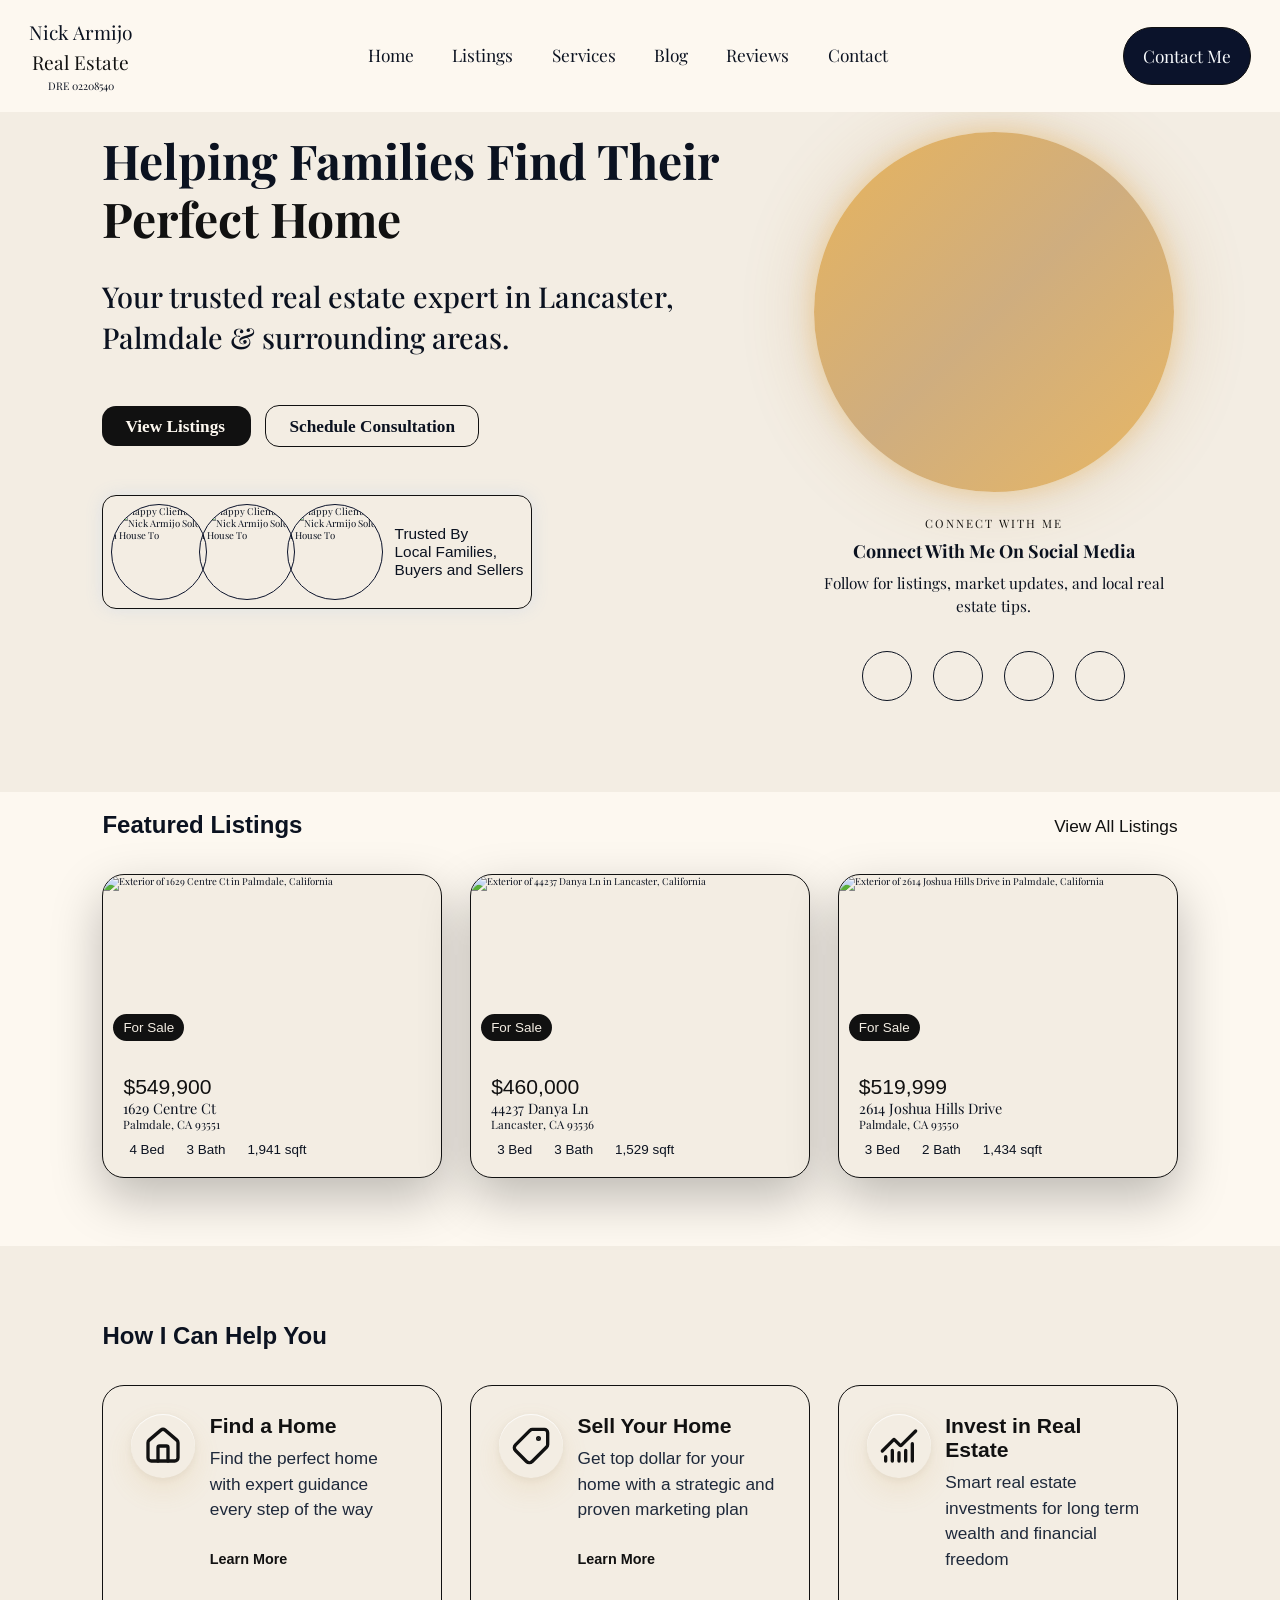
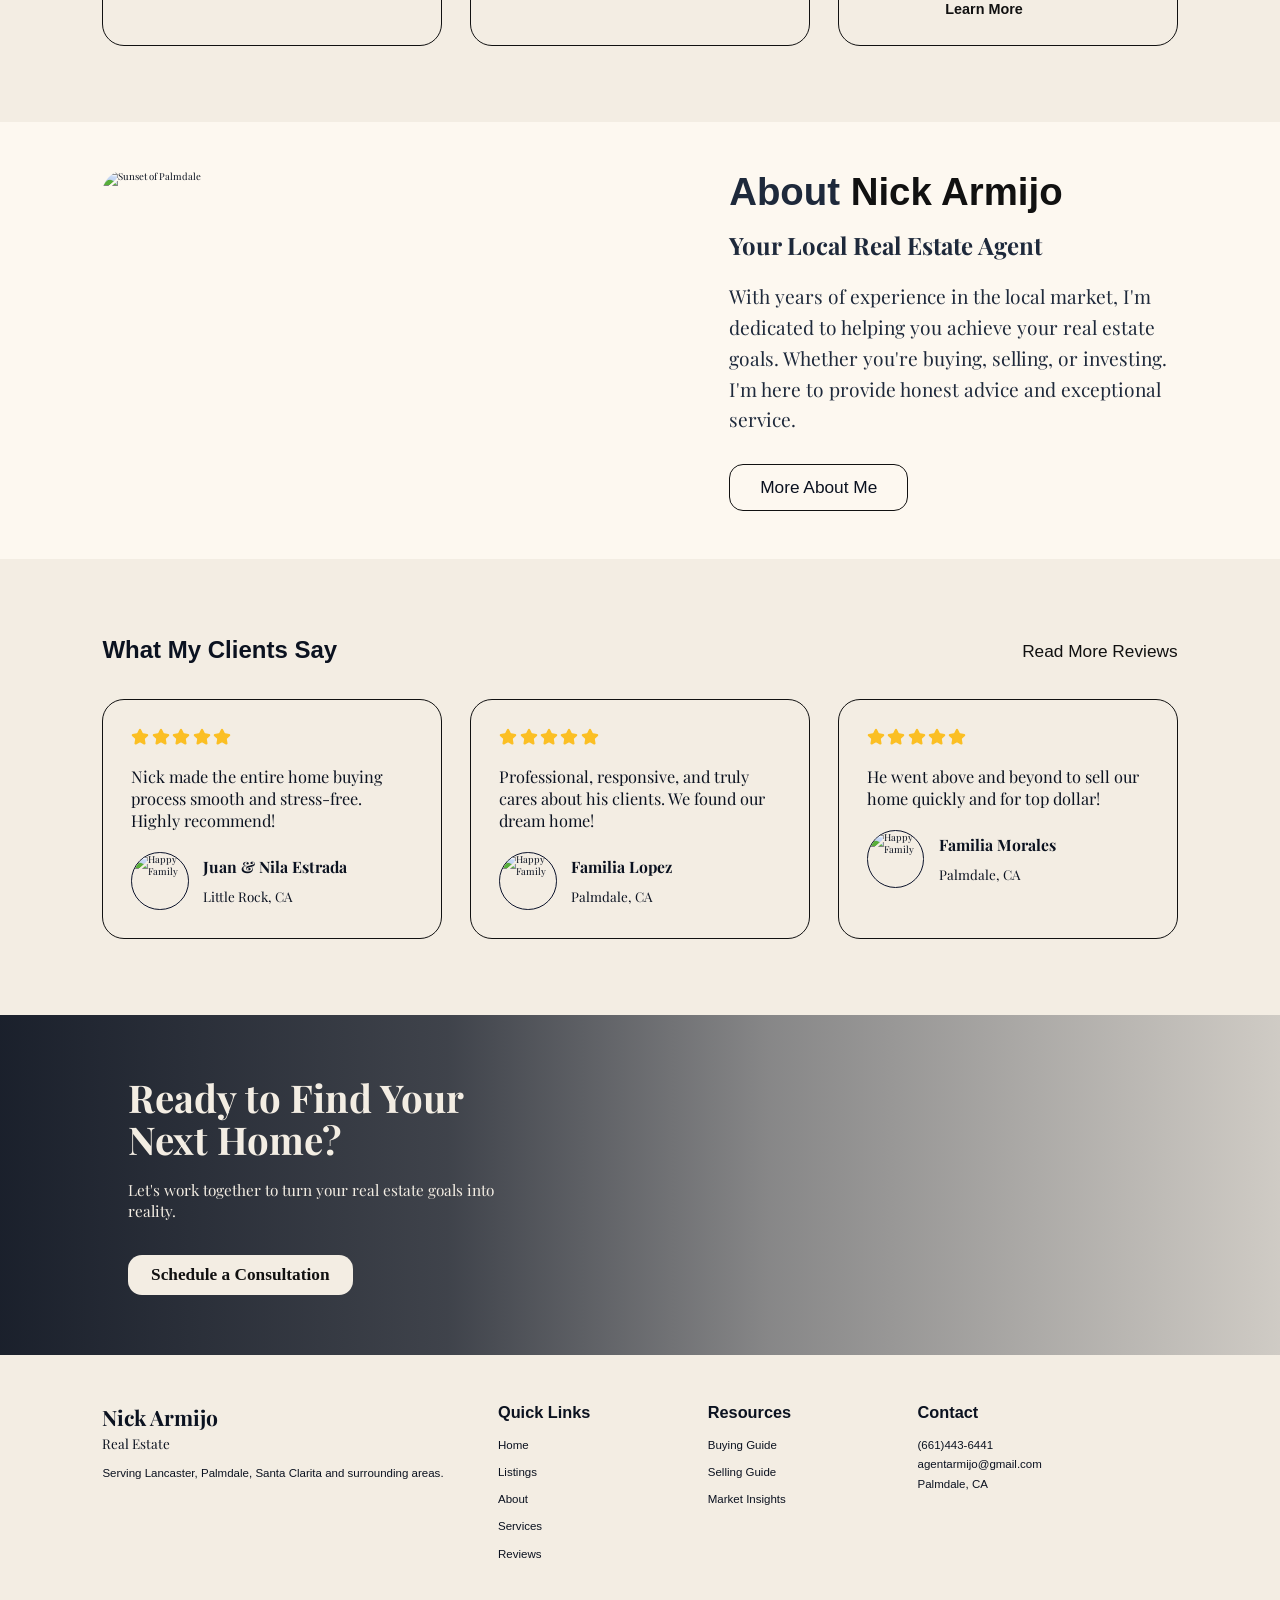
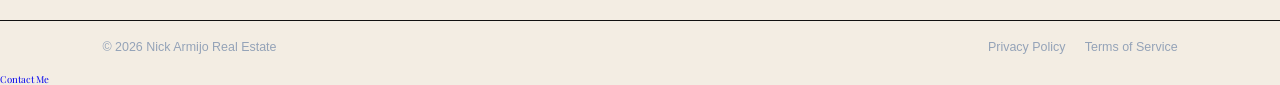
==== index.html @ 357ce940 "Fixed Semantics for SEO and GEO" ====
<!DOCTYPE html>
<html lang="en">

<head>
    <meta charset="UTF-8">
    <meta name="viewport" content="width=device-width, initial-scale=1.0">
    <title>Nick Armijo | Palmdale &amp; Lancaster Real Estate Agent</title>
    <meta name="description" content="Nick Armijo helps buyers, sellers, and real estate investors in Palmdale, Lancaster, Santa Clarita, and surrounding Antelope Valley communities.">
    <link rel="canonical" href="https://agentarmijo.com/">
    <meta property="og:title" content="Nick Armijo | Palmdale &amp; Lancaster Real Estate Agent">
    <meta property="og:description" content="Local real estate guidance for buying, selling, and investing in Palmdale, Lancaster, Santa Clarita, and surrounding Antelope Valley communities.">
    <meta property="og:type" content="website">
    <meta property="og:url" content="https://agentarmijo.com/">
    <link rel="preconnect" href="https://fonts.googleapis.com">
    <link rel="preconnect" href="https://fonts.gstatic.com" crossorigin>
    <link
        href="https://fonts.googleapis.com/css2?family=Google+Sans+Flex:opsz,wght@6..144,1..1000&family=Google+Sans:ital,opsz,wght@0,17..18,400..700;1,17..18,400..700&family=Playfair+Display:ital,wght@0,400..900;1,400..900&family=Rampart+One&display=swap"
        rel="stylesheet">
        <link rel="stylesheet" href="styles.css">
        <link rel="stylesheet" href="buy.css">
    <script src="https://kit.fontawesome.com/20adcc27b8.js" crossorigin="anonymous"></script>
</head>

<body>
    <a class="skip-link" href="#main-content">Skip to main content</a>
    <header class="header">
        <a href="index.html#home" class="logo" aria-label="Nick Armijo Real Estate home">
            Nick Armijo
            <span class="logoSpan">Real Estate</span>
            <span class="dreNumber">DRE 02208540</span>
        </a>
        <nav class="navbar" id="primary-navigation" aria-label="Primary navigation">
            <a href="index.html#home" aria-current="page">Home</a>
            <a href="listings.html">Listings</a>
            <a href="services.html">Services</a>
            <a href="blog.html">Blog</a>
            <a href="reviews.html">Reviews</a>
            <a href="contact.html">Contact</a>
        </nav>
        <a href="contact.html" class="contactBtn" data-open-modal>Contact Me</a>
        <button class="fa-solid fa-bars" id="menu-icon" type="button" aria-label="Open navigation menu" aria-controls="primary-navigation" aria-expanded="false"></button>

    </header>
    <main id="main-content" tabindex="-1">
    <!-- //////////////////HERO//////////////////-->
    <section class="home" id="home">
        <div class="homeContent">
            <h1>Helping Families
                Find Their
                <span>Perfect Home</span>
            </h1>
            <p class="heroSubtitle">Your trusted real estate expert in Lancaster,
                Palmdale &amp; surrounding areas.</p>

            <div class="homeBtns">
                <a href="listings.html" class="primary-btn">View Listings<i class="fa-solid fa-arrow-right"></i> </a>
                <a href="contact.html" class="secondary-btn">Schedule Consultation</a>
            </div>
            <a href="#reviews" class="clientProof">
                <div class="clientFaces">
                    <img src="assets/images/clients/happyclient1.webp" alt="Happy Clients Nick Armijo Sold a House To">
                    <img src="assets/images/clients/happyclient2.webp" alt="Happy Clients Nick Armijo Sold a House To">
                    <img src="assets/images/clients/happyclient3.webp" alt="Happy Clients Nick Armijo Sold a House To">
                </div>
                <p>Trusted By <br> Local Families, <br>Buyers and Sellers</p>
            </a>

        </div>
        <div class="socialCard">
            <div class="homeImg">
                <img src="assets/images/headshots/nickaboutpic.webp" alt="Nick Armijo Headshot">
            </div>

            <div class="followTag">
                <p class="socialEyebrow">Connect With Me</p>
                <h3 class="callOut">Connect With Me On Social Media</h3>
                <p class="socialText">Follow for listings, market updates, and local real estate tips.</p>
            </div>
            <div class="socialIcons" aria-label="Nick Armijo on social media">
                <a href="https://www.instagram.com/agentarmijo/" aria-label="Follow Nick Armijo on Instagram">
                    <i class="fa-brands fa-instagram" aria-hidden="true"></i>
                </a>
                <a href="https://www.facebook.com/people/Nick-Armijo/100089810234481/" aria-label="Follow Nick Armijo on Facebook">
                    <i class="fa-brands fa-square-facebook" aria-hidden="true"></i>
                </a>
                <a href="https://www.tiktok.com/@agentarmijo?is_from_webapp=1&sender_device=pc" aria-label="Follow Nick Armijo on TikTok">
                    <i class="fa-brands fa-tiktok" aria-hidden="true"></i>
                </a>
                <a href="https://www.youtube.com/@agentarmijo" aria-label="Visit Nick Armijo on YouTube">
                    <i class="fa-brands fa-youtube" aria-hidden="true"></i>
                </a>
            </div>

        </div>
    </section>

    <!-- //////////////////LISTINGS//////////////////-->

    <section class="featuredListings" id="listings">
        <div class="sectionHeader">
            <h2 class="listingTitle">
                Featured Listings
            </h2>
            <a href="listings.html" class="listingsBtn">View All Listings<i class="fa-solid fa-arrow-right"></i></a>
        </div>

        <div class="listingGrid">
            <article class="listingInfo">
                <button class="listingCard listingCardButton" type="button" data-listing-id="center-ct">
                    <div class="listingImg">
                        <img src="assets/images/listings/1629 Center Ct Listings.webp" alt="Exterior of 1629 Centre Ct in Palmdale, California">
                        <span class="tag">For Sale</span>
                    </div>
                    <div class="listInfo">
                        <h3 class="visually-hidden">1629 Centre Ct</h3>
                        <p class="listingPrice">$549,900</p>
                        <div class="location">
                            <p class="bigP">1629 Centre Ct</p>
                            <p class="lilP">Palmdale, CA 93551</p>
                        </div>
                        
                        <div class="listingDetails">
                            <span><i class="fa-solid fa-bed"></i>4 Bed</span>
                            <span><i class="fa-solid fa-sink"></i>3 Bath</span>
                            <span><i class="fa-solid fa-expand"></i>1,941 sqft</span>
                        </div>
                    </div>
                </button>
            </article>
                    <!-- listing number 2 -->
            <article class="listingInfo">
                <button class="listingCard listingCardButton" type="button" data-listing-id="danya-ln">
                <div class="listingImg">
                    <img src="assets/images/listings/44237 Danya Ln/44237 Danya Ln Listing.webp" alt="Exterior of 44237 Danya Ln in Lancaster, California">
                    <span class="tag">For Sale</span>
                </div>
                <div class="listInfo">
                    <h3 class="visually-hidden">44237 Danya Ln</h3>
                    <p class="listingPrice">$460,000</p>
                    <div class="location">
                        <p class="bigP">44237 Danya Ln</p>
                        <p class="lilP">Lancaster, CA 93536</p>
                    </div>

                    <div class="listingDetails">
                        <span><i class="fa-solid fa-bed"></i>3 Bed</span>
                        <span><i class="fa-solid fa-sink"></i>3 Bath</span>
                        <span><i class="fa-solid fa-expand"></i>1,529 sqft</span>
                    </div>
                </div>
                </button>
            </article>

                    <!-- Listing Number 3 -->
            <article class="listingInfo">
                <button class="listingCard listingCardButton" type="button" data-listing-id="joshua-hills">
                <div class="listingImg">
                    <img src="assets/images/listings/2614 Joshua Hills/finalhome.webp" alt="Exterior of 2614 Joshua Hills Drive in Palmdale, California">
                    <span class="tag">For Sale</span>
                </div>
                <div class="listInfo">
                    <h3 class="visually-hidden">2614 Joshua Hills Drive</h3>
                    <p class="listingPrice">$519,999</p>
                    <div class="location">
                        <p class="bigP">2614 Joshua Hills Drive</p>
                        <p class="lilP">Palmdale, CA 93550</p>
                    </div>

                    <div class="listingDetails">
                        <span><i class="fa-solid fa-bed"></i>3 Bed</span>
                        <span><i class="fa-solid fa-sink"></i>2 Bath</span>
                        <span><i class="fa-solid fa-expand"></i>1,434 sqft</span>
                    </div>
                </div>
                </button>    
         </article>
        </div>
        <div class="mobileListingsAction">
            <a href="listings.html" class="secondary-btn">View All Listings</a>
        </div>

    </section>
    <!-- //////////////////SERVICES SECTION//////////////////// -->
    <section class="servicesList" id="services">
        <div class="serviceHeader">
            <h2 class="serviceTitle">How I Can Help You</h2>
        </div>

        <div class="serviceGrid">
            <article class="serviceCard">
                <a href="buy.html" class="serviceBtn">
                    <div class="serviceIcon">
                        <svg xmlns="http://www.w3.org/2000/svg" width="24" height="24" viewBox="0 0 24 24" fill="none"
                            stroke="#111" stroke-width="2" stroke-linecap="round" stroke-linejoin="round"
                            class="lucide lucide-house-icon lucide-house">
                            <path d="M15 21v-8a1 1 0 0 0-1-1h-4a1 1 0 0 0-1 1v8" />
                            <path
                                d="M3 10a2 2 0 0 1 .709-1.528l7-6a2 2 0 0 1 2.582 0l7 6A2 2 0 0 1 21 10v9a2 2 0 0 1-2 2H5a2 2 0 0 1-2-2z" />
                        </svg>
                    </div>
                    <div class="serviceInfo">
                        <h3>Find a Home</h3>
                        <p>Find the perfect home with expert guidance every step of the way</p>
                        <span class="learnMore">Learn More<i class="fa-solid fa-arrow-right"></i></span>
                    </div>
                </a>
            </article>
            <!-- SERVICE CARD NUMBER 2 -->
            <article class="serviceCard">
                <a href="sell.html" class="serviceBtn">
                    <div class="serviceIcon">
                        <svg class="lucide lucide-tag-icon lucide-tag flipIcon" xmlns="http://www.w3.org/2000/svg" width="24" height="24"
                            viewBox="0 0 24 24" fill="none" stroke="#111" stroke-width="2" stroke-linecap="round"
                            stroke-linejoin="round">
                            
                            <path
                                d="M12.586 2.586A2 2 0 0 0 11.172 2H4a2 2 0 0 0-2 2v7.172a2 2 0 0 0 .586 1.414l8.704 8.704a2.426 2.426 0 0 0 3.42 0l6.58-6.58a2.426 2.426 0 0 0 0-3.42z" />
                            <circle cx="7.5" cy="7.5" r=".5" fill="currentColor" />
                        </svg>
                    </div>
                    <div class="serviceInfo">
                        <h3>Sell Your Home</h3>
                        <p>Get top dollar for your home with a strategic and proven marketing plan</p>
                        <span class="learnMore">Learn More <i class="fa-solid fa-arrow-right"></i></span>
                    </div>
                </a>
            </article>
            <!-- SERVICE CARD NUMBER 3 -->
            <article class="serviceCard">
                <a href="invest.html" class="serviceBtn">
                    <div class="serviceIcon">
                        <svg xmlns="http://www.w3.org/2000/svg" width="32" height="32" viewBox="0 0 24 24" fill="none"
                            stroke="#111" stroke-width="2" stroke-linecap="round" stroke-linejoin="round"
                            class="lucide lucide-chart-no-axes-combined-icon lucide-chart-no-axes-combined">
                            <path d="M12 16v5" />
                            <path d="M16 14.639V21" />
                            <path d="M20 10.656V21" />
                            <path d="m22 3-8.646 8.646a.5.5 0 0 1-.708 0L9.354 8.354a.5.5 0 0 0-.707 0L2 15" />
                            <path d="M4 18.463V21" />
                            <path d="M8 14.656V21" />
                        </svg>
                    </div>
                    <div class="serviceInfo">
                        <h3>Invest in Real Estate</h3>
                        <p>Smart real estate investments for long term wealth and financial freedom</p>
                        <span class="learnMore">Learn More <i class="fa-solid fa-arrow-right"></i></span>
                    </div>
                </a>
            </article>

        </div>
        <div class="sectionAction">
            <a href="contact.html" class="primary-btn">Contact Me</a>
        </div>
    </section>

    <!-- ///////////////////////// ABOUT ME SECTION ///////////////////// -->

    <section class="aboutPreview" id="about">
        
            <div class="aboutImg">
                <img src="assets/images/backgrounds/widepalmdaleshot.webp" alt="Sunset of Palmdale">
            </div>
            
            <div class="aboutContent">
                <h2>About <span class="spanName">Nick Armijo</span></h2>
                <h3>Your Local Real Estate Agent</h3>
                <p>With years of experience in the local market, I'm dedicated to helping you achieve your real estate goals. Whether you're buying, selling, or investing.
                    I'm here to provide honest advice and exceptional service.</p>
                    <a href="about.html" class="aboutBtn">More About Me</a>
            </div>
                
    </section>
<!-- ////////////////////// REVIEEWS SECTION////////////// -->
    <section class="reviewSection" id="reviews">
        <div class="reviewHeader">
            <h2 class="listingTitle">
                What My Clients Say
            </h2>
            <a href="reviews.html" class="listingsBtn">Read More Reviews<i class="fa-solid fa-arrow-right"></i></a>
        </div>

        <div class="testimonialGrid">
            <article class="testimonialCard">
                <div class="featuredReviewRating">
                    <svg xmlns="http://www.w3.org/2000/svg" width="24" height="24" viewBox="0 0 24 24" fill="none" stroke="currentColor" stroke-width="2" stroke-linecap="round" stroke-linejoin="round" class="lucide lucide-star-icon lucide-star"><path d="M11.525 2.295a.53.53 0 0 1 .95 0l2.31 4.679a2.123 2.123 0 0 0 1.595 1.16l5.166.756a.53.53 0 0 1 .294.904l-3.736 3.638a2.123 2.123 0 0 0-.611 1.878l.882 5.14a.53.53 0 0 1-.771.56l-4.618-2.428a2.122 2.122 0 0 0-1.973 0L6.396 21.01a.53.53 0 0 1-.77-.56l.881-5.139a2.122 2.122 0 0 0-.611-1.879L2.16 9.795a.53.53 0 0 1 .294-.906l5.165-.755a2.122 2.122 0 0 0 1.597-1.16z"/></svg>
                    <svg xmlns="http://www.w3.org/2000/svg" width="24" height="24" viewBox="0 0 24 24" fill="none" stroke="currentColor" stroke-width="2" stroke-linecap="round" stroke-linejoin="round" class="lucide lucide-star-icon lucide-star"><path d="M11.525 2.295a.53.53 0 0 1 .95 0l2.31 4.679a2.123 2.123 0 0 0 1.595 1.16l5.166.756a.53.53 0 0 1 .294.904l-3.736 3.638a2.123 2.123 0 0 0-.611 1.878l.882 5.14a.53.53 0 0 1-.771.56l-4.618-2.428a2.122 2.122 0 0 0-1.973 0L6.396 21.01a.53.53 0 0 1-.77-.56l.881-5.139a2.122 2.122 0 0 0-.611-1.879L2.16 9.795a.53.53 0 0 1 .294-.906l5.165-.755a2.122 2.122 0 0 0 1.597-1.16z"/></svg>
                    <svg xmlns="http://www.w3.org/2000/svg" width="24" height="24" viewBox="0 0 24 24" fill="none" stroke="currentColor" stroke-width="2" stroke-linecap="round" stroke-linejoin="round" class="lucide lucide-star-icon lucide-star"><path d="M11.525 2.295a.53.53 0 0 1 .95 0l2.31 4.679a2.123 2.123 0 0 0 1.595 1.16l5.166.756a.53.53 0 0 1 .294.904l-3.736 3.638a2.123 2.123 0 0 0-.611 1.878l.882 5.14a.53.53 0 0 1-.771.56l-4.618-2.428a2.122 2.122 0 0 0-1.973 0L6.396 21.01a.53.53 0 0 1-.77-.56l.881-5.139a2.122 2.122 0 0 0-.611-1.879L2.16 9.795a.53.53 0 0 1 .294-.906l5.165-.755a2.122 2.122 0 0 0 1.597-1.16z"/></svg>
                    <svg xmlns="http://www.w3.org/2000/svg" width="24" height="24" viewBox="0 0 24 24" fill="none" stroke="currentColor" stroke-width="2" stroke-linecap="round" stroke-linejoin="round" class="lucide lucide-star-icon lucide-star"><path d="M11.525 2.295a.53.53 0 0 1 .95 0l2.31 4.679a2.123 2.123 0 0 0 1.595 1.16l5.166.756a.53.53 0 0 1 .294.904l-3.736 3.638a2.123 2.123 0 0 0-.611 1.878l.882 5.14a.53.53 0 0 1-.771.56l-4.618-2.428a2.122 2.122 0 0 0-1.973 0L6.396 21.01a.53.53 0 0 1-.77-.56l.881-5.139a2.122 2.122 0 0 0-.611-1.879L2.16 9.795a.53.53 0 0 1 .294-.906l5.165-.755a2.122 2.122 0 0 0 1.597-1.16z"/></svg>
                    <svg xmlns="http://www.w3.org/2000/svg" width="24" height="24" viewBox="0 0 24 24" fill="none" stroke="currentColor" stroke-width="2" stroke-linecap="round" stroke-linejoin="round" class="lucide lucide-star-icon lucide-star"><path d="M11.525 2.295a.53.53 0 0 1 .95 0l2.31 4.679a2.123 2.123 0 0 0 1.595 1.16l5.166.756a.53.53 0 0 1 .294.904l-3.736 3.638a2.123 2.123 0 0 0-.611 1.878l.882 5.14a.53.53 0 0 1-.771.56l-4.618-2.428a2.122 2.122 0 0 0-1.973 0L6.396 21.01a.53.53 0 0 1-.77-.56l.881-5.139a2.122 2.122 0 0 0-.611-1.879L2.16 9.795a.53.53 0 0 1 .294-.906l5.165-.755a2.122 2.122 0 0 0 1.597-1.16z"/></svg>
                </div>
                
                <p>Nick made the entire home buying process smooth and stress-free. Highly recommend!</p>

                <div class="clientInfo">
                    <div class="reviewFaces">
                        <img src="assets/images/clients/happyclient1.webp" alt="Happy Family">
                        <div class="reviewText">
                            <h3>Juan & Nila Estrada</h3>
                            <span>Little Rock, CA</span>
                        </div>
                    </div>
                </div>
            </article>
            <!--------SECOND REVIEW -------->
            <article class="testimonialCard">
                <div class="featuredReviewRating">
                    <svg xmlns="http://www.w3.org/2000/svg" width="24" height="24" viewBox="0 0 24 24" fill="none" stroke="currentColor" stroke-width="2" stroke-linecap="round" stroke-linejoin="round" class="lucide lucide-star-icon lucide-star"><path d="M11.525 2.295a.53.53 0 0 1 .95 0l2.31 4.679a2.123 2.123 0 0 0 1.595 1.16l5.166.756a.53.53 0 0 1 .294.904l-3.736 3.638a2.123 2.123 0 0 0-.611 1.878l.882 5.14a.53.53 0 0 1-.771.56l-4.618-2.428a2.122 2.122 0 0 0-1.973 0L6.396 21.01a.53.53 0 0 1-.77-.56l.881-5.139a2.122 2.122 0 0 0-.611-1.879L2.16 9.795a.53.53 0 0 1 .294-.906l5.165-.755a2.122 2.122 0 0 0 1.597-1.16z"/></svg>
                    <svg xmlns="http://www.w3.org/2000/svg" width="24" height="24" viewBox="0 0 24 24" fill="none" stroke="currentColor" stroke-width="2" stroke-linecap="round" stroke-linejoin="round" class="lucide lucide-star-icon lucide-star"><path d="M11.525 2.295a.53.53 0 0 1 .95 0l2.31 4.679a2.123 2.123 0 0 0 1.595 1.16l5.166.756a.53.53 0 0 1 .294.904l-3.736 3.638a2.123 2.123 0 0 0-.611 1.878l.882 5.14a.53.53 0 0 1-.771.56l-4.618-2.428a2.122 2.122 0 0 0-1.973 0L6.396 21.01a.53.53 0 0 1-.77-.56l.881-5.139a2.122 2.122 0 0 0-.611-1.879L2.16 9.795a.53.53 0 0 1 .294-.906l5.165-.755a2.122 2.122 0 0 0 1.597-1.16z"/></svg>
                    <svg xmlns="http://www.w3.org/2000/svg" width="24" height="24" viewBox="0 0 24 24" fill="none" stroke="currentColor" stroke-width="2" stroke-linecap="round" stroke-linejoin="round" class="lucide lucide-star-icon lucide-star"><path d="M11.525 2.295a.53.53 0 0 1 .95 0l2.31 4.679a2.123 2.123 0 0 0 1.595 1.16l5.166.756a.53.53 0 0 1 .294.904l-3.736 3.638a2.123 2.123 0 0 0-.611 1.878l.882 5.14a.53.53 0 0 1-.771.56l-4.618-2.428a2.122 2.122 0 0 0-1.973 0L6.396 21.01a.53.53 0 0 1-.77-.56l.881-5.139a2.122 2.122 0 0 0-.611-1.879L2.16 9.795a.53.53 0 0 1 .294-.906l5.165-.755a2.122 2.122 0 0 0 1.597-1.16z"/></svg>
                    <svg xmlns="http://www.w3.org/2000/svg" width="24" height="24" viewBox="0 0 24 24" fill="none" stroke="currentColor" stroke-width="2" stroke-linecap="round" stroke-linejoin="round" class="lucide lucide-star-icon lucide-star"><path d="M11.525 2.295a.53.53 0 0 1 .95 0l2.31 4.679a2.123 2.123 0 0 0 1.595 1.16l5.166.756a.53.53 0 0 1 .294.904l-3.736 3.638a2.123 2.123 0 0 0-.611 1.878l.882 5.14a.53.53 0 0 1-.771.56l-4.618-2.428a2.122 2.122 0 0 0-1.973 0L6.396 21.01a.53.53 0 0 1-.77-.56l.881-5.139a2.122 2.122 0 0 0-.611-1.879L2.16 9.795a.53.53 0 0 1 .294-.906l5.165-.755a2.122 2.122 0 0 0 1.597-1.16z"/></svg>
                    <svg xmlns="http://www.w3.org/2000/svg" width="24" height="24" viewBox="0 0 24 24" fill="none" stroke="currentColor" stroke-width="2" stroke-linecap="round" stroke-linejoin="round" class="lucide lucide-star-icon lucide-star"><path d="M11.525 2.295a.53.53 0 0 1 .95 0l2.31 4.679a2.123 2.123 0 0 0 1.595 1.16l5.166.756a.53.53 0 0 1 .294.904l-3.736 3.638a2.123 2.123 0 0 0-.611 1.878l.882 5.14a.53.53 0 0 1-.771.56l-4.618-2.428a2.122 2.122 0 0 0-1.973 0L6.396 21.01a.53.53 0 0 1-.77-.56l.881-5.139a2.122 2.122 0 0 0-.611-1.879L2.16 9.795a.53.53 0 0 1 .294-.906l5.165-.755a2.122 2.122 0 0 0 1.597-1.16z"/></svg>
                </div>
                
                <p>Professional, responsive, and truly cares about his clients. We found our dream home!</p>
                
                <div class="clientInfo">
                    <div class="reviewFaces">
                        <img src="assets/images/clients/happyclient2.webp" alt="Happy Family">
                        <div class="reviewText">
                            <h3>Familia Lopez</h3>
                            <span>Palmdale, CA</span>
                        </div>
                    </div>
                </div>
            </article>
            <!----------THIRD REVIEW -------->
            <article class="testimonialCard">
                <div class="featuredReviewRating">
                    <svg xmlns="http://www.w3.org/2000/svg" width="24" height="24" viewBox="0 0 24 24" fill="none" stroke="currentColor" stroke-width="2" stroke-linecap="round" stroke-linejoin="round" class="lucide lucide-star-icon lucide-star"><path d="M11.525 2.295a.53.53 0 0 1 .95 0l2.31 4.679a2.123 2.123 0 0 0 1.595 1.16l5.166.756a.53.53 0 0 1 .294.904l-3.736 3.638a2.123 2.123 0 0 0-.611 1.878l.882 5.14a.53.53 0 0 1-.771.56l-4.618-2.428a2.122 2.122 0 0 0-1.973 0L6.396 21.01a.53.53 0 0 1-.77-.56l.881-5.139a2.122 2.122 0 0 0-.611-1.879L2.16 9.795a.53.53 0 0 1 .294-.906l5.165-.755a2.122 2.122 0 0 0 1.597-1.16z"/></svg>
                    <svg xmlns="http://www.w3.org/2000/svg" width="24" height="24" viewBox="0 0 24 24" fill="none" stroke="currentColor" stroke-width="2" stroke-linecap="round" stroke-linejoin="round" class="lucide lucide-star-icon lucide-star"><path d="M11.525 2.295a.53.53 0 0 1 .95 0l2.31 4.679a2.123 2.123 0 0 0 1.595 1.16l5.166.756a.53.53 0 0 1 .294.904l-3.736 3.638a2.123 2.123 0 0 0-.611 1.878l.882 5.14a.53.53 0 0 1-.771.56l-4.618-2.428a2.122 2.122 0 0 0-1.973 0L6.396 21.01a.53.53 0 0 1-.77-.56l.881-5.139a2.122 2.122 0 0 0-.611-1.879L2.16 9.795a.53.53 0 0 1 .294-.906l5.165-.755a2.122 2.122 0 0 0 1.597-1.16z"/></svg>
                    <svg xmlns="http://www.w3.org/2000/svg" width="24" height="24" viewBox="0 0 24 24" fill="none" stroke="currentColor" stroke-width="2" stroke-linecap="round" stroke-linejoin="round" class="lucide lucide-star-icon lucide-star"><path d="M11.525 2.295a.53.53 0 0 1 .95 0l2.31 4.679a2.123 2.123 0 0 0 1.595 1.16l5.166.756a.53.53 0 0 1 .294.904l-3.736 3.638a2.123 2.123 0 0 0-.611 1.878l.882 5.14a.53.53 0 0 1-.771.56l-4.618-2.428a2.122 2.122 0 0 0-1.973 0L6.396 21.01a.53.53 0 0 1-.77-.56l.881-5.139a2.122 2.122 0 0 0-.611-1.879L2.16 9.795a.53.53 0 0 1 .294-.906l5.165-.755a2.122 2.122 0 0 0 1.597-1.16z"/></svg>
                    <svg xmlns="http://www.w3.org/2000/svg" width="24" height="24" viewBox="0 0 24 24" fill="none" stroke="currentColor" stroke-width="2" stroke-linecap="round" stroke-linejoin="round" class="lucide lucide-star-icon lucide-star"><path d="M11.525 2.295a.53.53 0 0 1 .95 0l2.31 4.679a2.123 2.123 0 0 0 1.595 1.16l5.166.756a.53.53 0 0 1 .294.904l-3.736 3.638a2.123 2.123 0 0 0-.611 1.878l.882 5.14a.53.53 0 0 1-.771.56l-4.618-2.428a2.122 2.122 0 0 0-1.973 0L6.396 21.01a.53.53 0 0 1-.77-.56l.881-5.139a2.122 2.122 0 0 0-.611-1.879L2.16 9.795a.53.53 0 0 1 .294-.906l5.165-.755a2.122 2.122 0 0 0 1.597-1.16z"/></svg>
                    <svg xmlns="http://www.w3.org/2000/svg" width="24" height="24" viewBox="0 0 24 24" fill="none" stroke="currentColor" stroke-width="2" stroke-linecap="round" stroke-linejoin="round" class="lucide lucide-star-icon lucide-star"><path d="M11.525 2.295a.53.53 0 0 1 .95 0l2.31 4.679a2.123 2.123 0 0 0 1.595 1.16l5.166.756a.53.53 0 0 1 .294.904l-3.736 3.638a2.123 2.123 0 0 0-.611 1.878l.882 5.14a.53.53 0 0 1-.771.56l-4.618-2.428a2.122 2.122 0 0 0-1.973 0L6.396 21.01a.53.53 0 0 1-.77-.56l.881-5.139a2.122 2.122 0 0 0-.611-1.879L2.16 9.795a.53.53 0 0 1 .294-.906l5.165-.755a2.122 2.122 0 0 0 1.597-1.16z"/></svg>
                </div>
                
                <p>He went above and beyond to sell our home quickly and for top dollar!</p>
                
                <div class="clientInfo">
                    <div class="reviewFaces">
                        <img src="assets/images/clients/happyclient3.webp" alt="Happy Family">
                        <div class="reviewText">
                            <h3>Familia Morales</h3>
                            <span>Palmdale, CA</span>
                        </div>
                    </div>
                </div>
            </article>
        </div>
    </section>
    </main>
    <!-- /////////////////FOOOTER/////////// -->
    <footer id="contact">
        <section class="ctaBanner">
            <div class="ctaOverlay">

                <div class="ctaContent">
                  <h2>Ready to Find Your Next Home?</h2>
          
                  <p>
                    Let's work together to turn your real estate goals
                    into reality.
                  </p>
          
                  <a href="contact.html" class="ctaBtn">
                    Schedule a Consultation
                  </a>
                </div>
          
              </div>
        </section>
        <section class="footerContent">

            <div class="footerBrand">

                <h2>Nick Armijo</h2>
            
                <span>Real Estate</span>
            
                <p>
                    Serving Lancaster, Palmdale,
                    Santa Clarita and surrounding areas.
                </p>
            
            </div>
    
            <nav class="footerLinks" aria-label="Footer navigation">
                <h3>Quick Links</h3>
    
                <a href="index.html#home">Home</a>
                <a href="listings.html">Listings</a>
                <a href="about.html">About</a>
                <a href="services.html">Services</a>
                <a href="reviews.html">Reviews</a>
            </nav>
    
            <div class="footerResources">
                <h3>Resources</h3>
    
                <a href="buy.html">Buying Guide</a>
                <a href="sell.html">Selling Guide</a>
                <a href="blog.html">Market Insights</a>
            </div>
    
            <address class="footerContact">
                <h3>Contact</h3>
    
                <p><a href="tel:6614436441">(661)443-6441</a></p>
                <p><a href="mailto:agentarmijo@gmail.com">agentarmijo@gmail.com</a></p>
                <p>Palmdale, CA</p>
                
                <div class="footerSocials">
                    <!-- icons -->
                </div>
            </address>
    
        </section>
    
        <section class="footerBottom">
            <p>© 2026 Nick Armijo Real Estate</p>
    
            <div>
                <span>Privacy Policy</span>
                <span>Terms of Service</span>
            </div>
        </section>
    </footer>
    <!-- ///////////////MODAL//////// -->
    <div class="contactModal" id="contactModal" aria-hidden="true">
        <div class="modalOverlay" data-close-modal></div>
      
        <div class="modalBox" role="dialog" aria-modal="true" aria-labelledby="contactModalTitle" aria-describedby="contactModalDescription" tabindex="-1">
          <button class="modalClose" type="button" data-close-modal aria-label="Close contact form">
            <i class="fa-solid fa-xmark" aria-hidden="true"></i>
          </button>
      
          <h2 id="contactModalTitle">Let’s Talk</h2>
          <p id="contactModalDescription">Send a quick message and I’ll get back to you soon.</p>
      
          <form class="modalForm">
            <label class="visually-hidden" for="modalFullName">Full name</label>
            <input id="modalFullName" type="text" name="fullName" placeholder="Full Name" autocomplete="name">
            <label class="visually-hidden" for="modalPhone">Phone</label>
            <input id="modalPhone" type="tel" name="phone" placeholder="Phone" autocomplete="tel">
            <label class="visually-hidden" for="modalEmail">Email address</label>
            <input id="modalEmail" type="email" name="email" placeholder="Email Address" autocomplete="email">
            <input type="hidden" name="interest" value="general">
            <label class="visually-hidden" for="modalMessage">How can Nick help?</label>
            <textarea id="modalMessage" name="message" placeholder="How can I help?"></textarea>
      
            <button type="submit" class="primary-btn">Send Message</button>
            <p class="modalFormMessage" aria-live="polite"></p>
          </form>
        </div>
      </div>
        
      <!-- //////////////LISTINGS MODAL//////////// -->
      <div class="listingModal" id="listingModal" aria-hidden="true">
        <div class="listingModalOverlay" data-close-listing-modal></div>

        <div class="listingModalBox" role="dialog" aria-modal="true" aria-labelledby="listingModalTitle" aria-describedby="listingModalAddress" tabindex="-1">
            <button class="listingModalClose" type="button" data-close-listing-modal aria-label="Close listing details">
                <i class="fa-solid fa-xmark" aria-hidden="true"></i>
            </button>

            <div class="listingModalGrid">
                <div class="listingModalMain">
                    <div class="listingModalImageWrap">
                        <button class="galleryPrev" type="button" aria-label="Show previous listing photo">
                            <i class="fa-solid fa-chevron-left"></i>
                        </button>

                        <img class="listingModalImage" src="" alt="">
                        <span class="listingModalStatus"></span>

                        <span class="galleryCount" aria-label="Listing photo count">
                            <i class="fa-regular fa-image"></i>
                            <span class="galleryCurrent">1</span> /
                            <span class="galleryTotal">1</span>
                        </span>
                        <button class="galleryNext" type="button" aria-label="Show next listing photo">
                            <i class="fa-solid fa-chevron-right"></i>
                        </button>
                    </div>

                    <h2 class="listingModalPrice" id="listingModalTitle"></h2>
                    <p class="listingModalAddress" id="listingModalAddress"></p>

                    <div class="listingModalStats">
                        <div>
                            <i class="fa-solid fa-bed"></i>
                            <strong class="modalBeds"></strong>
                            <span>Beds</span>
                        </div>

                        <div>
                            <i class="fa-solid fa-bath"></i>
                            <strong class="modalBaths"></strong>
                            <span>Baths</span>
                        </div>

                        <div>
                            <i class="fa-solid fa-ruler-combined"></i>
                            <strong class="modalSqft"></strong>
                            <span>Sq Ft</span>
                        </div>

                        <div>
                            <i class="fa-regular fa-calendar"></i>
                            <strong class="modalYear"></strong>
                            <span>Year Built</span>
                        </div>
                    </div>
                </div>

                <div class="listingModalSideColumn">
                    <aside class="listingModalSidebar">
                        <div class="tourBox">
                            <div class="sidebarIcon">
                                <i class="fa-regular fa-calendar"></i>
                            </div>

                            <h3>Schedule a Tour</h3>
                            <p>I'd love to show you this beautiful property.</p>

                            <a href="contact.html" class="primary-btn listingInterestBtn">
                                I'm Interested <i class="fa-solid fa-chevron-right"></i>
                            </a>

                            <a href="contact.html" class="secondary-btn listingTourBtn">
                                Schedule a Tour <i class="fa-regular fa-calendar"></i>
                            </a>
                        </div>
                    </aside>
                    <div class="contactInfo">

                        <div class="questionBox">
                            <h3>Have Questions?</h3>
                            <p>Call or text me anytime.</p>

                            <a href="tel:6614436441">
                                <i class="fa-solid fa-phone"></i>
                                (661)443-6441
                            </a>

                            <a href="mailto:agentarmijo@gmail.com">
                                <i class="fa-regular fa-envelope"></i>
                                agentarmijo@gmail.com
                            </a>
                        </div>

                        <div class="shareBox">
                            <h3>Share This Listing</h3>

                            <div class="shareLinks">
                                <a href="https://www.instagram.com/agentarmijo/" aria-label="Visit Nick Armijo on Instagram">
                                    <i class="fa-brands fa-instagram" aria-hidden="true"></i>
                                </a>
                                <a href="https://www.facebook.com/people/Nick-Armijo/100089810234481/" aria-label="Visit Nick Armijo on Facebook">
                                    <i class="fa-brands fa-square-facebook" aria-hidden="true"></i>
                                </a>
                                <a href="https://www.tiktok.com/@agentarmijo?is_from_webapp=1&sender_device=pc" aria-label="Visit Nick Armijo on TikTok">
                                    <i class="fa-brands fa-tiktok" aria-hidden="true"></i>
                                </a>
                                <a href="https://www.youtube.com/@agentarmijo" aria-label="Visit Nick Armijo on YouTube">
                                    <i class="fa-brands fa-youtube" aria-hidden="true"></i>
                                </a>
                                <button type="button" aria-label="Copy listing link"><i class="fa-solid fa-link" aria-hidden="true"></i></button>
                            </div>
                        </div>
                    </div>
                </div>

                <div class="listingModalDetails">
                    <section class="modalSection">
                        <h3>About This Property</h3>
                        <p class="listingModalDescription"></p>
                        <button type="button" class="descriptionToggleBtn" aria-expanded="false">
                            <span>
                                Read More
                            </span>
                            <i class="fa-solid fa-angle-down"></i>
                        </button>
                    </section>
                </div>
                <div class="listingModalHighlightsSection">

                    <section class="modalSection">
                        <h3>Property Highlights</h3>
                        <ul class="listingModalHighlights"></ul>
                    </section>
                </div>
            </div>

            <p class="modalDisclaimer">
                All information is deemed reliable but not guaranteed.
            </p>
        </div>
    </div>
    
    <a href="contact.html" class="stickyContactCta" data-open-modal="">
        <i class="fa-regular fa-message"></i>
        <span>Contact Me</span>
      </a>

    <script src="script.js"></script>
</body>

</html>
---- styles.css ----
* {
  margin: 0;
  padding: 0;
  box-sizing: border-box;
  text-decoration: none;
  scroll-behavior: smooth;
  font-family: "Playfair Display", Arial, Helvetica, sans-serif;
}

:root {
  --bg-color: #F3EDE3;
  --second-bg-color: #fdf8f0;
  --text-color: #0B1220;
  --accentcolor: #111;
  --mainaboutcolor: #F3EDE3;
  --aboutxtcolor: #1E293B;
  --hovercolor: #475569;
  --contactcolor: #0B132B;
  --header-offset: 12rem;

}

html {
  font-size: 60%;
  overflow-x: hidden;
}

body {
  background: var(--bg-color);
  color: var(--text-color);
}

.skip-link {
  position: fixed;
  top: 1rem;
  left: 1rem;
  z-index: 4000;
  padding: 1rem 1.5rem;
  background: var(--text-color);
  color: var(--second-bg-color);
  transform: translateY(-200%);
}

.skip-link:focus {
  transform: translateY(0);
}

.visually-hidden {
  position: absolute;
  width: 1px;
  height: 1px;
  padding: 0;
  margin: -1px;
  overflow: hidden;
  clip: rect(0, 0, 0, 0);
  white-space: nowrap;
  border: 0;
}

header {
  position: fixed;
  width: 100%;
  top: 0;
  left: 0;
  padding: 2rem 3rem;
  background: var(--second-bg-color);
  backdrop-filter: blur(10px);
  display: flex;
  justify-content: space-between;
  align-items: center;
  z-index: 1000;
  transition: padding .25s ease, background .25s ease, box-shadow .25s ease;
}

#menu-icon {
  font-size: 3rem;
  color: var(--accentcolor);
  display: none;
  border: 0;
  background: transparent;
  line-height: 1;
}

header.scrolled {
  padding: 1rem 3rem;

  background: var(--second-bg-color);

  box-shadow:
    0 10px 30px rgba(0, 0, 0, .08);
}

header.scrolled .logo {
  font-size: 1.6rem;
}

header.scrolled .dreNumber {
  font-size: .9rem;
}

.logo {
  font-size: 2rem;
  font-family: "Playfair Display", Arial, Helvetica, sans-serif;
  color: var(--text-color);
  display: flex;
  align-items: center;
  white-space: nowrap;
  gap: .4rem;
  flex-direction: column;
  font-weight: 400;
  cursor: pointer;
  transition: .3s ease-in-out;

}

.logo,
.dreNumber {
  transition: font-size .25s ease, transform .25s ease;
}

.logoSpan {
  color: var(--accentcolor);
}

.logo:hover {
  transform: scale(1.1);
}

.dreNumber {
  font-size: 1.1rem;
}

nav {
  display: flex;
  align-items: center;

}

.navbar a {
  font-size: 1.8rem;
  color: var(--text-color);
  margin-left: 4rem;
  transition: .3s ease-in-out;
  border-bottom: 3px solid transparent;
}

.navbar a:hover {
  color: var(--accentcolor);
  border-bottom: 1px solid var(--accentcolor);
}

.contactBtn {
  display: flex;
  align-items: center;
  justify-content: center;
  font-size: 1.8rem;
  border: 1px solid var(--accentcolor);
  border-radius: 999px;
  padding: 2rem 2rem;
  background: var(--contactcolor);
  color: #F8FAFC;
  text-decoration: none;
  line-height: 1;
  white-space: nowrap;
  margin-left: 4rem;
  cursor: pointer;
  transition: .3s ease-in-out;
}

.contactBtn:hover {
  transform: scale(1.05);
  background: linear-gradient(270deg,
      #c9a45c 0%,
      #cfb38c 100%);
}

/* //////////////////HERO////////////////// */
section {
  padding: 8rem 8%
}

.home {
  display: flex;
  min-height: 88vh;
  padding: 13rem 8% 6rem;
  align-items: flex-start;
  justify-content: space-between;
  gap: 6rem;
}

.homeContent,
.socialCard {
  min-height: 460px;
}

.homeContent {
  display: flex;
  flex-direction: column;
  justify-content: space-between;
  max-width: 650px;
  text-align: left;

}

.homeContent h1 {
  font-size: 5rem;
  font-weight: 700;
  margin-top: .8rem;
  line-height: 1.2;
  margin-bottom: 3rem;
}

.homeContent span {
  color: var(--accentcolor);
  margin: 1rem 0;
  font-size: 5rem;
  font-weight: 700;
  margin-top: 1.5rem;
}

.homeContent .heroSubtitle {
  font-size: 3rem;
  line-height: 1.4;
  font-weight: 500;
  margin-bottom: 3rem;
}

/* /////////////IMG AND SOCIAL/////////// */

.homeImg {
  width: 360px;
  height: 360px;
  border-radius: 50%;
  aspect-ratio: 1 / 1;
  padding: 4px;

  background: linear-gradient(135deg,
      rgba(232, 180, 92, 1),
      rgba(177, 121, 45, 0.55),
      rgba(232, 180, 92, 0.95));

  box-shadow:
    0 0 25px rgba(232, 180, 92, 0.45),
    0 0 70px rgba(177, 121, 45, 0.25);

  position: relative;
  flex-shrink: 0;
  margin-bottom: 2.4rem;
}

.homeImg img {
  width: 100%;
  height: 100%;
  border-radius: 50%;
  object-fit: cover;
  object-position: center top;
  filter: brightness(.92);
  display: block;
}

.socialCard {
  max-width: 420px;
  min-height: auto;
  padding: 0;
  margin-top: .8rem;

  background: transparent;
  border: none;
  box-shadow: none;
  backdrop-filter: none;

  display: flex;
  flex-direction: column;
  align-items: center;
}

.socialEyebrow {
  color: var(--accentcolor);
  font-size: 1.2rem;
  letter-spacing: 2px;
  text-transform: uppercase;
  margin-bottom: 8px;
}

.callOut {
  color: var(--text-color);
  margin-bottom: 8px;
}

.socialText {
  color: var(--text-color);
  line-height: 1.5;
  margin-bottom: 10px;
}

.socialIcons {
  display: flex;
  justify-content: center;
  align-items: center;
  gap: 1.2rem;
  margin-top: .5rem;
}

.followTag {
  font-size: 1.6rem;
  text-align: center;

}

.socialIcons a {
  display: inline-flex;
  width: 4rem;
  height: 4rem;
  border: 1px solid var(--text-color);
  justify-content: center;
  align-items: center;
  font-size: 2.5rem;
  padding: 2.5rem;
  margin: 2rem .5rem;
  background: transparent;
  color: var(--text-color);
  border-radius: 50%;
  transition: .2s ease-in-out;
}

.socialIcons a:hover {
  color: #f8f1e7;
  background: #cfb38c;
  border-color: #c9a45c;
  transform: scale(1.12) translateY(-4px);
  box-shadow: 0 0 22px #c9a45c47;
}


.homeBtns {
  display: flex;
  gap: 1.5rem;
  justify-content: flex-start;
  align-items: center;
  margin-top: 2rem;
  margin-bottom: 3rem;
}

.primary-btn,
.ctaBtn,
.connect-btn,
.secondary-btn {
  display: inline-flex;
  flex-direction: row;
  justify-content: center;
  align-items: center;
  padding: 1.2rem 2.4rem;
  font-size: 1.8rem;
  font-weight: 300;
  line-height: 1;
  white-space: nowrap;
  transition: .3s ease-in-out;
  font-weight: 600;
  font-family: "Google Sans";
  border-radius: 14px;
}

.primary-btn,
.ctaBtn {
  background-color: var(--accentcolor);
  color: var(--second-bg-color);


}

.primary-btn i,
h2 i {
  font-size: 12px;
  margin: 3px 0 0 3px;
}

.secondary-btn {
  color: var(--text-color);
  border: 1px solid var(--accentcolor);
  display: inline-flex;
  justify-content: center;
  align-items: center;
}



.primary-btn:hover,
.secondary-btn:hover,
.ctaBtn:hover {
  transform: translateY(-4px);
  box-shadow: 0 0 20px var(--hovercolor);
}


.clientProof {
  display: inline-flex;
  align-items: center;
  gap: 1.2rem;
  margin-top: 2rem;

  width: fit-content;
  max-width: max-content;

  padding: .8rem .8rem;
  border: 1px solid var(--accentcolor);
  box-shadow: 0 0 18px rgba(96, 165, 250, .14);
  border-radius: 14px;

  color: inherit;
  text-decoration: none;
  cursor: pointer;
  transition: .2s ease-in-out;

}

.clientProof:hover,
.aboutBtn:hover {
  transform: translateY(-3px);
  border-color: var(--accentcolor);
  box-shadow: 0 0 24px var(--hovercolor);

}

.clientFaces {
  display: flex;
}

.clientFaces img {
  width: 10rem;
  height: 10rem;
  border-radius: 50%;
  object-fit: cover;
  margin-left: -8px;
  border: 1px solid #0B132B;
}

.clientFaces img:first-child {
  margin-left: 0;
}

.clientProof p {
  font-size: 1.6rem;
  font-family: "Google Sans", Arial, Helvetica, sans-serif;
  color: var(--text-color);
}


/* //////////////////LISTINGS////////////////// */
.featuredListings {
  background: var(--second-bg-color);
  padding: 2rem 8% 7rem;
}

.sectionHeader,
.serviceHeader,
.reviewHeader {
  display: flex;
  justify-content: space-between;
  align-items: center;
  margin-bottom: 35px;
}

.listingTitle,
.serviceTitle {
  font-family: "Google Sans", sans-serif;
  font-size: 2.5rem;
}

.listingsBtn {
  color: var(--accentcolor);
  font-family: "Google Sans", sans-serif;
  font-size: 1.8rem;
  transition: transform .4s ease;
}

.listingGrid,
.serviceGrid,
.testimonialGrid {
  display: grid;
  grid-template-columns: repeat(3, 1fr);
  gap: 28px;
}

.mobileListingsAction {
  display: none;
}

.listingImg {
  position: relative;
}

.listingImg img {
  width: 100%;
  object-fit: cover;
  object-position: center 20%;
  height: 180px;
  display: block;
}

.tag {
  position: absolute;
  left: 8px;
  bottom: 4px;
  background: var(--accentcolor);
  color: var(--bg-color);
  font-family: "Google Sans", sans-serif;
  font-size: 1.4rem;
  border-radius: 999px;
  padding: 6px 10px;
  margin: 0 0 10px 2px;
  z-index: 5;
  font-weight: 500;
}

.listingCard {
  background: var(--bg-color);
  border: 1px solid var(--accentcolor);
  border-radius: 22px;
  overflow: hidden;
  display: block;
  box-shadow: 0 20px 50px rgba(0, 0, 0, 0.25);
  transition: transform 0.25s ease, border-color 0.25s ease, box-shadow 0.25s ease;
}

.listInfo {
  padding: 20px;
  color: var(--text-color);
}

.listInfo h3 {
  font-size: 2.2rem;
  font-family: "Google Sans", sans-serif;
  color: var(--accentcolor);
}

.listingPrice {
  font-size: 2.2rem;
  font-family: "Google Sans", sans-serif;
  color: var(--accentcolor);
}

.location {
  color: var(--text-color);
  line-height: 1.3;
  font-weight: 200;
}

.bigP {
  font-size: 1.5rem;
}

.lilP {
  font-size: 1.2rem;
}

.listingDetails {
  display: flex;
  gap: 6px;
  font-size: 1.4rem;
}

.listingDetails span {
  padding-top: 1rem;
  margin-right: 10px;
  font-family: "Google Sans", sans-serif;

}

.listingDetails i {
  color: var(--accentcolor);
  margin-right: 6px;
  font-size: 1.2rem;
}

/* //////////////// SERVICE SECTION////////////// */
.serviceCard {
  height: 100%;
}

.serviceBtn {
  display: flex;
  gap: 1.5rem;
  align-items: flex-start;


  height: 100%;
  padding: 28px;
  border-radius: 22px;
  text-decoration: none;
  color: inherit;

  background: var(--bg-color);
  border: 1px solid var(--accentcolor);
  transition: transform 0.25s ease, border-color 0.25s ease, box-shadow 0.25s ease;
}

.serviceInfo {
  display: flex;
  flex-direction: column;
  gap: 0.75rem;
}

.serviceBtn:hover,
.listingCard:hover {
  transform: translateY(-6px);
  border-color: var(--accentcolor);
  box-shadow: 0 6px 15px var(--accentcolor);
}

.serviceBtn:hover .learnMore {
  color: var();
  transform: translateX(4px);
}

.learnMore {
  display: inline-flex;
  align-items: center;
  gap: .5rem;
  margin-top: 20px;
  font-size: 1.5rem;
  font-family: "Google Sans", sans-serif;
  color: var(--accentcolor);
  font-weight: 700;
  transition: transform 0.25s ease, color 0.25s ease;
}

.learnMore i {
  font-size: 1.2rem;
  line-height: 1;
  margin-top: 2px;
  color: var(--accentcolor);
}

.serviceInfo h3 {
  margin: 0;
  color: var(--accentcolor);
  font-size: 2.2rem;
  font-family: "Google Sans", sans-serif;

}

.serviceInfo p {
  margin: 0;
  color: var(--aboutxtcolor);
  line-height: 1.5;
  font-size: 1.8rem;
  font-family: "Google Sans", sans-serif;
}


.serviceIcon {
  width: 64px;
  height: 64px;
  color: var(--accentcolor);
  flex-shrink: 0;
  display: flex;
  align-items: center;
  justify-content: center;
  border-radius: 50%;
  background: rgba(253, 248, 240, 0.9s);
  box-shadow:
  0 12px 28px rgba(214, 162, 79, 0.14),
    0 2px 8px rgba(7, 18, 37, 0.06),
    inset 0 1px 0 rgba(255, 255, 255, 0.8);

}

.serviceIcon svg {
  width: 40px;
  height: 40px;
  color: var(--accentcolor);
}

.flipIcon {
  transform: scaleX(-1);
  align-items: center;
}

.sectionAction {
  display: none;
}

/* //////////////// ABOUT ME SECTION ///////////*/
.aboutPreview {
  gap: 8rem;
  padding: 5rem 8%;
  display: flex;
  align-items: stretch;
  justify-content: flex-start;
  background: var(--second-bg-color);

}

.aboutImg {
  width: 550px;
  flex-shrink: 0;
}

.aboutImg img {
  height: 320px;
  object-fit: cover;
  border-radius: 24px;
  width: 100%;
  display: block;
}

.aboutContent {
  display: flex;
  padding: 0;
  max-width: 680px;
  flex-direction: column;
  justify-content: flex-start;

}

.aboutContent h2 {
  color: var(--aboutxtcolor);
  font-size: 4rem;
  font-family: "Google Sans", sans-serif;
  margin-bottom: 1rem;
}

.aboutContent span {
  font-family: "Google Sans", sans-serif;
  color: var(--accentcolor);

}

.aboutContent h3 {
  line-height: 1.8;
  color: var(--aboutxtcolor);
  font-size: 2.5rem;
  padding: 0;
  margin-bottom: 1.5rem;
}

.aboutContent p {
  color: var(--aboutxtcolor);
  line-height: 1.6;
  font-size: 2rem;
  margin-bottom: 1.5rem;
}

.aboutBtn {
  display: inline-flex;
  margin-top: 1.5rem;
  padding: 12px 30px;
  border-radius: 14px;
  border: 1px solid var(--accentcolor);
  color: var(--text-color);
  text-decoration: none;
  font-size: 1.8rem;
  width: fit-content;
  font-family: "Google Sans", sans-serif;
  font-weight: 300;
  transition: transform 0.25s ease, border-color 0.25s ease, box-shadow 0.25s ease;
}

/* /////////////////////////REVIEWS SECTION//////////// */


.testimonialCard {
  display: flex;

  flex-direction: column;
  align-items: flex-start;
  gap: 1rem;
  text-decoration: none;
  color: inherit;
  padding: 28px;
  border-radius: 22px;
  background: var(--bg-color);
  border: 1px solid var(--accentcolor);
  transition: transform 0.25s ease, border-color 0.25s ease, box-shadow 0.25s ease;
}

.testimonialCard p {
  font-size: 1.7rem;
}

.featuredReviewRating {
  display: flex;
  gap: 0.25rem;
  margin-bottom: 1rem;
}

.featuredReviewRating svg {
  width: 18px;
  height: 18px;

  fill: #FBBF24;
  color: #FBBF24;
}


.reviewFaces {
  display: flex;
  gap: 1.5rem;
  justify-content: flex-start;
  margin-top: 1.2rem;

}

.reviewFaces img {
  width: 6rem;
  height: 6rem;
  border-radius: 50%;
  object-fit: cover;
  border: 1px solid #0B132B;
}

.reviewText {
  gap: 1rem;
  justify-content: center;
  display: flex;
  flex-direction: column;
  font-size: 1.4rem;
}
/* /////////////////////////STICKY CONTACT BUTTON ////////////////////// */
.stickyContactCta {
  display: hidden;
}


/* /////////////////////CALL TO ACTION SECTION////////// */
footer {
  background: var(--bg-color);
  color: var(--mainaboutcolor);
}

.ctaBanner {
  min-height: 340px;

  background-image: url("assets/images/backgrounds/palmdale.webp");
  background-size: cover;
  background-position: center 10%;

  position: relative;
  overflow: hidden;
  display: flex;
  align-items: center;
}

.ctaOverlay {
  position: absolute;
  inset: 0;


  background:
    linear-gradient(90deg,
      rgba(3, 10, 24, .90) 0%,
      rgba(3, 10, 24, .75) 35%,
      rgba(3, 10, 24, .45) 60%,
      rgba(3, 10, 24, .15) 100%);


  display: flex;
  align-items: center;
}

.ctaContent {
  max-width: 500px;

  padding-left: 10%;

  color: var(--text-color);
}

.ctaContent h2 {
  font-size: clamp(2.5rem, 5vw, 4rem);
  color: var(--mainaboutcolor);

  line-height: 1.1;

  margin-bottom: 1rem;
}

.ctaContent p {
  color: var(--bg-color);
  font-size: 1.6rem;
  margin-bottom: 2rem;
  margin-top: 2rem;
}

.ctaBtn {
  margin-top: 1.5rem;
  background-color: var(--mainaboutcolor);
  color: var(--accentcolor);
}

/* ////////////////FOOTER////////////// */
.footerContent {
  width: 100%;
  padding: 5rem 8%;
  display: grid;
  grid-template-columns:
    2fr 1fr 1fr 1.4fr;
  gap: 2.5rem;
  align-items: start;
}

.footerBrand,
.footerLinks,
.footerResources,
.footerContact {
  display: flex;
  flex-direction: column;
  align-items: flex-start;
}

.footerContact {
  font-style: normal;
}

.footerContent h3 {
  font-family: "Google Sans", sans-serif;
  font-size: 1.7rem;
  margin-bottom: 1.4rem;
  color: var(--text-color);
}

.footerBrand h2 {
  font-size: 2.2rem;
  margin-bottom: .3rem;
  color: var(--text-color);
}

.footerBrand span {
  color: var(--text-color);
  font-size: 1.4rem;
  margin-bottom: 1.2rem;
}

.footerBrand p,
.footerContact p,
.footerContact a,
.footerLinks a,
.footerResources a {
  font-family: "Google Sans", sans-serif;
  font-size: 1.2rem;
  line-height: 1.7;
  color: var(--text-color);
}

.footerLinks a,
.footerResources a {
  margin-bottom: .8rem;
  transition: .2s ease-in-out;
}

.footerLinks a:hover,
.footerResources a:hover {
  color: var(--accentcolor);
  transform: translateX(4px);
}

.footerBottom {
  padding: 2rem 8%;
  border-top: 1px solid var(--accentcolor);

  display: flex;
  justify-content: space-between;
  align-items: center;
  gap: 2rem;
}

.footerBottom p,
.footerBottom a,
.footerBottom span {
  font-family: "Google Sans", sans-serif;
  font-size: 1.3rem;
  color: #94a3b8;
}

.footerBottom div {
  display: flex;
  gap: 2rem;
}

/* //////////////MODAL///////////// */
.contactModal {
  position: fixed;
  inset: 0;
  z-index: 2000;

  display: none;
  align-items: center;
  justify-content: center;
  padding: 2rem;
}

.contactModal.active {
  display: flex;
}

.modalOverlay {
  position: absolute;
  inset: 0;
  background: rgba(7, 18, 37, 0.72);
}

.modalBox {
  position: relative;
  z-index: 2;

  width: min(100%, 520px);
  padding: 3rem;
  border-radius: 18px;

  background: var(--second-bg-color);
  border: 1px solid rgba(30, 41, 59, 0.16);
  box-shadow: 0 24px 80px rgba(0, 0, 0, 0.28);
}

.modalClose {
  position: absolute;
  top: 1.4rem;
  right: 1.4rem;

  border: none;
  background: transparent;
  font-size: 2rem;
  color: var(--text-color);
  cursor: pointer;
}

.modalBox h2 {
  font-size: 3rem;
  margin-bottom: 1rem;
}

.modalBox p {
  font-family: "Google Sans", sans-serif;
  font-size: 1.5rem;
  color: #475569;
  margin-bottom: 2rem;
}

.modalForm {
  display: flex;
  flex-direction: column;
  gap: 1.2rem;
}

.modalForm input,
.modalForm textarea {
  width: 100%;
  padding: 1.4rem 1.6rem;
  border-radius: 8px;
  border: 1px solid rgba(30, 41, 59, 0.18);
  font-family: "Google Sans", sans-serif;
  font-size: 1.45rem;
}

.modalForm textarea {
  min-height: 130px;
  resize: vertical;
}

/* ///////////////POINT BREAKS////////// */
/* LAPTOPS AND LARGE TABLETS */
@media (max-width: 1100px) and (min-width: 901px) {
  section {
    padding-left: 5%;
    padding-right: 5%;
  }

  .navbar a {
    margin-left: 2.4rem;
    font-size: 1.6rem;
  }

  .contactBtn {
    margin-left: 2.4rem;
    padding: 1.6rem 1.8rem;
  }

  .serviceGrid {
    grid-template-columns: repeat(2, 1fr);
  }

  .serviceCard:nth-child(3) {
    grid-column: 1 / -1;
    max-width: 50%;
    justify-self: center;
  }

  .serviceBtn {
    padding: 2.4rem;
  }

  .aboutPreview {
    gap: 4rem;
    padding: 5rem 5%;
  }

  .aboutImg {
    width: 420px;
  }

  .aboutContent {
    max-width: 560px;
  }

  .aboutContent h2 {
    font-size: 3.4rem;
  }

  .aboutContent h3 {
    font-size: 2.2rem;
  }

  .aboutContent p {
    font-size: 1.7rem;
  }
}

/* ( FIRST 900px FOR TABLETS ETC) */
@media (max-width: 900px) {
  header {
    padding: 2rem 6%;
  }

  header.scrolled {
    padding: 1.2rem 6%;
  }

  #menu-icon {
    display: block;
    cursor: pointer;
  }

  .contactBtn {
    display: none;
  }

  .navbar {
    position: absolute;
    top: 100%;
    left: 0;
    width: 100%;

    display: flex;
    flex-direction: column;
    gap: 1.6rem;

    background: var(--second-bg-color);
    padding: 2rem 6%;

    opacity: 0;
    transform: translateY(-12px);
    pointer-events: none;

    transition: opacity 0.3s ease, transform 0.3s ease;
  }

  .navbar.active {
    opacity: 1;
    transform: translateY(0);
    pointer-events: auto;
  }

  .navbar.active a {
    margin-left: 0;
  }

  .home {
    flex-direction: column;
    align-items: center;
    text-align: center;
    gap: 3rem;
    padding: 11rem 6% 5rem;
  }

  .homeContent {
    align-items: center;
    text-align: center;
    max-width: 430px;
  }

  .homeContent h1 {
    font-size: 4rem;
  }

  .homeContent span {
    font-size: 4rem;
  }

  .homeContent .heroSubtitle {
    font-size: 1.8rem;
  }

  .homeBtns {
    flex-direction: column;
    width: 100%;
  }

  .primary-btn,
  .secondary-btn {
    width: 100%;
  }

  .socialCard {
    order: -1;
    width: 100%;
    max-width: 360px;
    min-height: auto;
  }

  .homeImg {
    width: 350px;
    height: 350px;
  }

  .clientProof {
    justify-content: center;
  }
}

/* //////////Listng and Sevices//////// */
@media (max-width: 900px) {

  .listingGrid,
  .serviceGrid,
  .testimonialGrid {
    grid-template-columns: 1fr;
  }

  .featuredListings,
  .servicesList,
  .reviewSection,
  .aboutPreview {
    padding: 5rem 6%;
  }

  .aboutPreview {
    flex-direction: column;
    gap: 3rem;
  }

  .aboutImg {
    width: 100%;
  }

  .sectionAction,
  .mobileListingsAction {
    width: 85%;
    display: flex;
    justify-content: center;
    margin: 2rem auto 0;
  }

  .sectionAction a,
  .mobileListingsAction a {
    width: 100%;
  }


  /* /////////listing Card/////// */
  .sectionHeader .listingsBtn {
    display: none;
  }


  .listingImg {
    aspect-ratio: 16 / 9;
    overflow: hidden;
  }

  .listInfo {
    padding: 1.6rem;
  }

  .listingInfo:nth-child(3) {
    display: none;
  }

  /* Listing Cards */
  .listingCard {
    border-radius: 18px;
  }

  .listingImg img {
    width: 100%;
    height: 100%;
    object-fit: cover;
    display: block;
  }

}

/* //////////////BREAKING POINT 600px FOR PHONES ///////// */
/* MAIN HEADER */
@media (max-width: 600px) {
  section {
    padding: 4rem 5%;
  }

  header {
    padding: 1.6rem 5%;
  }

  .logo {
    font-size: 1.7rem;
  }

  .dreNumber {
    font-size: 1rem;
  }

  #menu-icon {
    font-size: 2.6rem;
  }

/* HERO SECTION */
  .home {
    padding: 10rem 5% 4rem;
    gap: 2.5rem;
  }

  .homeContent {
    max-width: 100%;
    min-height: auto;
  }

  .homeContent h1 {
    font-size: 3.3rem;
    line-height: 1.15;
    margin-bottom: 2rem;
  }

  .homeContent span {
    font-size: 3.3rem;
  }

  .homeContent .heroSubtitle {
    font-size: 1.6rem;
    line-height: 1.5;
    margin-bottom: 2rem;
  }


/* Social Card */
  .socialCard {
    width: 100%;
    max-width: 100%;
    padding: 0;
  }

  .socialEyebrow {
    display: none;
  }

  .callOut {
    font-size: 2.2rem;
  }

  .homeImg {
    width: 100%;
    height: 100%;
    margin-bottom: 1.8rem;
  }

  .socialIcons a {
    width: 6rem;
    height: 6rem;
    padding: 0;
    margin: 0;
    font-size: 2rem;
  }

  .socialIcons a i {
    font-size: 2.2rem;
  }


/* CLIENT PROOF */

  .clientProof {
    width: 100%;
    max-width: 450px;
    justify-content: flex-start;
    align-items: flex-start;
  }

  .clientFaces img {
    width: 8rem;
    height: 8rem;
  }

  .clientProof p {
    font-size: 1.5rem;
    text-align: left;
  }

  .ctaBanner {
    min-height: 360px;
    background-size: cover;
    background-position: center;
  }
  .modalForm {
    min-height: calc(76vh - 14rem);
  }
  .navbar.active a {
    margin-left: 0;
  } 
  .stickyContactCta {
    position: fixed;
    left: 5%;
    right: 5%;
    bottom: 1.4rem;

    display: flex;
    align-items: center;
    justify-content: center;
    gap: 1rem;

    padding: 2.5rem 2rem;
    border-radius: 18px;

    background: linear-gradient(135deg, #eacda3, #e6b980);;
    color: var(--accentcolor);

    font-family: "Rampart One", sans-serif;
    font-size: 1.7rem;
    font-weight: 700;

    box-shadow: 0 12px 30px rgba(7, 18, 37, .22);
    z-index: 999;

    opacity: 0;
    pointer-events: none;
    transform: translateY(120%);
    transition: opacity .25s ease, transform .25s ease;
  }

  .stickyContactCta.active {
    opacity: 1;
    pointer-events: auto;
    transform: translateY(0);
  }
  .stickyContactCta i,
  .stickyContactCta span {
    font-size: 2rem;
  }
  .contactModal {
    align-items: flex-end;
    padding: 0;
  }
  .modalBox h2 {
    font-size: 3rem;
    margin-bottom: 1rem;
  }
  .modalBox p {
    font-size: 1.55rem;
    line-height: 1.5;
    margin-bottom: 2rem;
  }
  .modalForm {
    display: flex;
    flex-direction: column;
    gap: 1.4rem;
  }
  .modalForm {
    gap: 1.8rem;
  }

  .modalForm input,
  .modalForm select {
    min-height: 5.6rem;
    padding: 1.6rem 1.7rem;
    font-size: 1.6rem;
    border-radius: 12px;
  }

  .modalForm textarea {
    min-height: 13rem;
    padding: 1.6rem 1.7rem;
    font-size: 1.6rem;
    border-radius: 12px;
  }

  .modalSubmit {
    min-height: 5.8rem;
    font-size: 1.6rem;
    border-radius: 12px;
    margin-top: .6rem;
  }

  .modalSubmit {
    min-height: 5rem;
    margin: auto;
    font-size: 1.55rem;
  }
  .modalBox {
    width: 100%;
    max-width: none;
    max-height: 60vh;
    height: 60vh;

    border-radius: 24px 24px 0 0;
    overflow-y: auto;
    padding: 2.4rem 2.2rem 3rem;


    transform: translateY(100%);
    transition: transform .3s ease;
  }

  .contactModal.active .modalBox {
    transform: translateY(0%);
  }

}

/* SMALLER PHONES */
/* HOME */
@media (max-width: 430px) {
  html {
    font-size: 56%;
  }

  header {
    padding: 1.4rem 5%;
  }

  .home {
    padding: 9rem 5% 4rem;
  }

  .homeContent h1,
  .homeContent span {
    font-size: 3rem;
  }

  .homeContent .heroSubtitle {
    font-size: 1.45rem;
  }

  .primary-btn,
  .secondary-btn,
  .ctaBtn {
    font-size: 1.55rem;
    padding: 1.1rem 1.8rem;
  }
}

/* HERO */
@media (max-width: 430px) {
  .socialCard {
    max-width: 100%;
    padding: 0;
    min-height: auto;
    gap: 1.6rem;
  }

  .homeImg {
    margin-top: 1.2rem;
    width: 250px;
    height: 250px;
    margin-bottom: 1rem;
  }

  .homeImg img {
    width: 100%;
    height: 100%;
    border-radius: 50%;
    object-fit: cover;
  }

  .socialIcons {
    display: flex;
    gap: 1rem;
    justify-content: center;
    flex-wrap: nowrap;
    margin-top: 0;
  }

  .socialIcons a i {
    font-size: 2.8rem;
  }

  .socialIcons a {
    width: 6rem;
    height: 6rem;
    padding: 0;
    margin: 0;
    font-size: 1.9rem;
    flex-shrink: 0;
  }

  .navbar.active a {
    margin-left: 0;
  }
}

/* LISTING AND SERVICES */
@media (max-width: 430px) {

  .listingTitle,
  .serviceTitle {
    font-size: 2.2rem;
  }

  .listingDetails {
    flex-wrap: wrap;
    row-gap: .6rem;
    font-size: 1.25rem;
  }

  .serviceBtn {
    padding: 2rem;
    gap: 1.2rem;
  }

  .serviceIcon {
    width: 54px;
    height: 54px;
  }

  .serviceIcon svg {
    width: 32px;
    height: 32px;
    color: var(--accentcolor);
  }

  .serviceInfo h3 {
    font-size: 1.9rem;
  }

  .serviceInfo p {
    font-size: 1.45rem;
  }
}

/* FOOTER */
@media (max-width: 430px) {
  .ctaBanner {
    height: 240px;
  }

  .ctaContent {
    padding: 0 6%;
  }

  .footerContent {
    grid-template-columns: 1fr;
    padding: 3.5rem 6%;
    gap: 2.4rem;
  }

  .footerBottom {
    flex-direction: column;
    align-items: flex-start;
    padding: 1.8rem 6%;
  }
}


/* ///////////////ABOUT ME PAGE//////////// */
.aboutHero {
  display: grid;
  grid-template-columns: 1fr 1fr;
  min-height: 78vh;
  padding-top: 8rem;
  background: var(--bg-color);
  color: #111;
}

.aboutHeroText {
  display: flex;
  flex-direction: column;
  justify-content: center;
  padding: 6rem 12%;
}

.eyebrow {
  color: #b8872f;
  font-family: "Google Sans", sans-serif;
  font-size: 1.4rem;
  text-transform: uppercase;
  margin-bottom: 2rem;
}

.aboutHeroText h1 {
  font-size: 5rem;
  line-height: 1.15;
  margin-bottom: 2.4rem;
}

.aboutHeroText p {
  font-family: "Google Sans", sans-serif;
  font-size: 1.8rem;
  line-height: 1.7;
  color: #333;
}

.aboutHeroImage {
  min-height: 520px;
  display: flex;
  align-items: flex-end;
  justify-content: center;
  overflow: hidden;
  background: #e8dfd3;
}

.aboutHeroImage img {
  width: 82%;
  height: auto;
  max-height: 580px;
  object-fit: cover;
  object-position: center;
  display: block;
}

.connect-btn {
  width: 50%;
  margin-top: 2rem;
  background-color: var(--aboutxtcolor);
  color: var(--mainaboutcolor);
}

.connect-btn:hover {
  transform: translateY(-4px);
  box-shadow: 0 0 15px var(--bg-color);
}

/* /////////////////MY STORY SECTION/////////////// */
.aboutStory {
  display: grid;
  grid-template-columns: 1fr 2fr;
  background: var(--bg-color);
  color: var(--accentcolor);
  border-top: 1px solid rgba(0, 0, 0, .08);
}


.aboutStoryImage img {
  width: 100%;
  height: 100%;
  min-height: 320px;
  object-fit: cover;
  object-position: center;
  display: block;
}

.aboutStoryContent {
  padding: 5rem 8%;
  display: flex;
  flex-direction: column;
  justify-content: center;
}

.aboutStoryContent h2 {
  font-size: 3rem;
  margin-bottom: 2rem;
}

.aboutStoryContent p {
  font-family: "Google Sans", sans-serif;
  font-size: 1.7rem;
  line-height: 1.7;
  color: #333;
  margin-bottom: 1.6rem;
}

.signature {
  display: flex;
  justify-content: flex-end;
  align-items: center;
}

.signature img {

  width: 140px;
  opacity: .85;
  filter: brightness(.8);
}

/* ///////////////// WHY WORK WITH ME /////////////// */
.whyWork {
  background: #fdf8f0;
  color: #111;
  padding: 5rem 8%;
  text-align: center;
}

.whyWork h2 {
  font-size: 3rem;
  margin-bottom: 3rem;
}

.whyWorkGrid {
  display: grid;
  grid-template-columns: repeat(3, 1fr);
  gap: 3rem;
}

.whyCard {
  border: 1px solid rgba(0, 0, 0, .22);
  border-radius: 4px;
  padding: 3.2rem 2.4rem;
  min-height: 180px;

  display: flex;
  flex-direction: column;
  align-items: center;
  justify-content: center;
}

.whyIcon {
  font-size: 4rem;
  color: #222;
  margin-bottom: 2rem;
}

.whyCard h3 {
  font-family: "Google Sans", sans-serif;
  font-size: 1.7rem;
  margin-bottom: 1rem;
}

.whyCard p {
  font-family: "Google Sans", sans-serif;
  font-size: 1.5rem;
  line-height: 1.5;
  color: #444;
  max-width: 240px;
}

/* //////////////AREAS SERVED SECTION////////////// */
.areasServed {
  background: var(--second-bg-color);
  color: #111;
  padding: 5rem 8%;
  text-align: center;
}

.areasServed h2 {
  font-size: 3rem;
  margin-bottom: 3rem;
}

.areasGrid {
  display: grid;
  grid-template-columns: repeat(4, 1fr);
  gap: 2rem;
}

.areaCard {
  aspect-ratio: 16/9;
  position: relative;
  height: 170px;
  overflow: hidden;
  border-radius: 4px;
  box-shadow: 0 8px 24px rgba(0, 0, 0, .18);
}

.areaCard img {
  width: 100%;
  height: 100%;
  object-fit: cover;
  object-position: center top;
  display: block;
  filter: brightness(.72);
}

.areaCard h3 {
  font-family: "Google Sans", sans-serif;
  position: absolute;
  left: 50%;
  bottom: 1.5rem;
  transform: translateX(-50%);
  color: white;
  font-size: 2rem;
  text-shadow: 0 2px 8px rgba(0, 0, 0, .65);
}

.aboutCta {
  height: 340px;
  background-image: url(assets/images/backgrounds/aboutCTA.webp);
  background-size: cover;
  background-position: center 60%;
}

/* //////////SIZING FOR TABLETS AND SMALLER LAPTOPS///////// */
/* ABOUT HERO AND STORY SECTION */
@media (max-width: 1100px) {
  .aboutHeroText {
    padding: 5rem 8%;
  }

  .aboutHeroText h1 {
    font-size: 4.2rem;
  }

  .aboutStory {
    grid-template-columns: 1fr 1.5fr;
  }

  .aboutStoryContent {
    padding: 4rem 6%;
  }

  .aboutStoryImage {
    background: #e8dfd3;
    display: flex;
    align-items: center;
    justify-content: center;
  }

  .aboutStoryImage img {
    width: 100%;
    max-height: 600px;
    object-fit: contain;
    display: block;
  }

  .whyWorkGrid {
    gap: 2rem;
  }

  .areasGrid {
    grid-template-columns: repeat(2, 1fr);
  }
}

/* TABLET AND MOBILE LAYOUT */
@media (max-width: 900px) {
  .aboutHero {
    grid-template-columns: 1fr;
    padding-top: 8rem;
  }

  .aboutHeroText {
    order: 2;
    padding: 4rem 6%;
    text-align: center;
    align-items: center;
  }

  .aboutHeroImage {
    min-height: 450px;
  }

  .aboutHeroImage img {
    width: 70%;
    max-height: 420px;
    object-fit: cover;
    object-position: center 55%;
  }

  .connect-btn {
    width: 85%;
  }

  .aboutStory {
    grid-template-columns: 1fr;
  }

  .aboutStoryImage {
    background: #e8dfd3;
    display: flex;
    justify-content: center;
  }

  .aboutStoryImage img {
    width: 100%;
    height: auto;
    max-height: 600px;
    object-fit: contain;
  }

  .whyWorkGrid {
    grid-template-columns: 1fr;
  }
}

/* REGULAR PHONES */
@media (max-width: 600px) {
  .aboutHeroText h1 {
    font-size: 3.4rem;
  }

  .aboutHeroText p,
  .aboutStoryContent p {
    font-size: 1.55rem;
  }

  .aboutHeroImage {
    min-height: 340px;
  }

  .aboutHeroImage img {
    max-height: 340px;
    width: 82%;
    object-position: center 55%;
  }

  .aboutStoryContent {
    padding: 4rem 5%;
  }

  .whyWork,
  .areasServed {
    padding: 4rem 5%;
  }

  .areasGrid {
    grid-template-columns: 1fr;
    gap: 1.6rem;
  }

  .areaCard {
    height: auto;
    aspect-ratio: 16 / 9;
  }
}

/* small mobile cell */
@media (max-width: 430px) {
  .aboutHeroText h1 {
    font-size: 3rem;
  }

  .aboutHeroImage {
    min-height: 300px;
  }

  .connect-btn {
    width: 100%;
  }

  .areasGrid {
    grid-template-columns: repeat(2, 1fr);
    gap: 1rem;
  }

  .areaCard {
    aspect-ratio: 16 /10;
    min-height: unset;
    border-radius: 6px;
  }

  .areaCard h3 {
    font-size: 1.4rem;
    bottom: 1rem;
    white-space: nowrap;
  }
}

/* /////////////////////////SERVICES PAGE/////////////// */
.servicesPage {
  background: #ffffff;
}

.servicesHeroPage {
  min-height: 58vh;
  padding-top: 9rem;
  background-image:
    linear-gradient(90deg,
      rgba(3, 10, 24, .96) 0%,
      rgba(3, 10, 24, .82) 45%,
      rgba(3, 10, 24, .45) 100%),
    url("assets/images/backgrounds/widepalmdaleshot.webp");
  background-size: cover;
  background-position: center;
  display: flex;
  align-items: center;
}

.servicesHeroContent {
  max-width: 760px;
  padding: 6rem 8%;
}

.servicesEyebrow {
  color: var(--mainaboutcolor);
  font-family: "Google Sans", sans-serif;
  font-size: 1.5rem;
  text-transform: uppercase;
  margin-bottom: 2rem;
}

.servicesHeroContent h1 {
  font-size: 7rem;
  line-height: 1;
  margin-bottom: 2.5rem;
  color: var(--second-bg-color);
}

.servicesHeroContent h1 span {
  display: block;
  color: var(--mainaboutcolor);
}

.servicesPage .primary-btn {
  background-color: var(--mainaboutcolor);
  color: var(--text-color);
  border-color: var(--mainaboutcolor);
}

.servicesPage .secondary-btn {
  background-color: transparent;
  color: var(--mainaboutcolor);
  border-color: var(--mainaboutcolor);
}

.servicesHeroContent p {
  font-family: "Google Sans", sans-serif;
  font-size: 2rem;
  line-height: 1.6;
  color: var(--second-bg-color);
  max-width: 620px;
}

.servicesHeroBtns {
  margin-top: 2rem;
  display: flex;
  align-items: center;
  gap: 1.5rem;

}

/* Service Cards Section */
.servicesPageCards {
  background: var(--bg-color);
  padding: 4rem 8% 7rem;
}

.servicesSectionLabel {
  text-align: center;
  color: var(--accentcolor);
  font-family: "Google Sans", sans-serif;
  font-size: 1.4rem;
  text-transform: uppercase;
  margin-bottom: 2rem;
}

.servicesPage .serviceBtn {
  background-color: var(--second-bg-color);
}

.servicesPageGrid .serviceBtn {
  min-height: 260px;
  padding: 3.2rem;
}

.servicesPageGrid .serviceIcon {
  width: 72px;
  height: 72px;
}

.servicesPageGrid .serviceIcon svg {
  width: 44px;
  height: 44px;
}

/* How I work Section */
.serviceTrustSection {
  background: var(--second-bg-color);
  color: var(--text-color);
  padding: 6rem 8%;
}

.trustIntroGrid {
  display: grid;
  grid-template-columns: repeat(3, 1fr);
  gap: 4rem;
  margin-bottom: 6rem;
}

.trustItem {
  display: flex;
  align-items: flex-start;
  gap: 1.6rem;
}

.trustItem i {
  font-size: 2.8rem;
  color: var(--accentcolor);
  flex-shrink: 0;
}

.trustItem h3 {
  font-size: 1.8rem;
  margin-bottom: .8rem;
}

.trustItem p {
  font-family: "Google Sans", sans-serif;
  font-size: 1.45rem;
  line-height: 1.6;
  color: #334155;
}

.trustContentGrid {
  display: grid;
  grid-template-columns: 1fr 1.25fr;
  gap: 5rem;
  margin-bottom: 4rem;
}

.clientFeedbackBox,
.faqBox {
  background: #ffffff;
  padding: 3rem;
  border-radius: 14px;
  box-shadow: 0 18px 45px rgba(15, 23, 42, 0.08);
}

.clientFeedbackBox>span,
.faqBox>span {
  display: block;
  font-family: "Google Sans", sans-serif;
  font-size: 1.3rem;
  font-weight: 700;
  letter-spacing: .12em;
  text-transform: uppercase;
  color: #1e3a8a;
  margin-bottom: 2rem;
}

.quoteIcon {
  color: var(--hovercolor);
  font-size: 3rem;
  margin-bottom: 1rem;
}

.clientFeedbackBox p {
  font-family: "Google Sans", sans-serif;
  font-size: 1.7rem;
  line-height: 1.65;
  color: var(--hovercolor);
  margin-bottom: 2rem;
}

.clientFeedbackBox h3 {
  font-size: 1.5rem;
  color: #475569;
}

.feedbackDots {
  display: flex;
  gap: .8rem;
  margin-top: 2rem;

}

.feedbackDot {
  width: .8rem;
  height: .8rem;
  border: none;
  border-radius: 999px;
  background: #cbd5e1;
  cursor: pointer;
  overflow: hidden;
  position: relative;
}

.feedbackDot.active {
  width: 3.5rem;
  background: rgba(214, 162, 79, 0.25);
}

.feedbackDot.active::before {
  content: "";
  position: absolute;
  inset: 0;
  width: 0%;
  background: var(--hovercolor);
  border-radius: inherit;

  animation: feedbackProgress 5s linear forwards;
}

@keyframes feedbackProgress {
  from {
    width: 0%;
  }

  to {
    width: 100%;
  }
}

.faqQuestion {
  width: 100%;
  border: 1px solid #e2e8f0;
  background: #ffffff;
  color: #0f172a;

  display: flex;
  align-items: center;
  justify-content: space-between;
  gap: 1rem;

  padding: 1.5rem 1.8rem;
  font-family: "Google Sans", sans-serif;
  font-size: 1.5rem;
  text-align: left;
  cursor: pointer;
}

.faqAnswer {
  max-height: 0;
  opacity: 0;
  overflow: hidden;
  transition: max-height .3s ease, opacity .3s ease;
}

.faqAnswer p {
  padding: 1.4rem 1.8rem;
  font-family: "Google Sans", sans-serif;
  font-size: 1.45rem;
  line-height: 1.6;
  color: #475569;
}

.faqItem.active .faqAnswer {
  max-height: 180px;
  opacity: 1;
}

.faqItem.active .faqQuestion i {
  transform: rotate(180deg);
}

.faqItem i {
  color: var(--hovercolor);
  flex-shrink: 0;
}

.serviceBottomSection {
  background: var(--second-bg-color);
  padding: 0 8% 6rem;
}

.serviceBottomCta {
  display: grid;
  grid-template-columns: 1fr 1.35fr;
  overflow: hidden;
  border-radius: 18px;
  background: #ffffff;
}

.serviceBottomCta img {
  width: 100%;
  height: 100%;
  min-height: 260px;
  object-fit: cover;
  object-position: center;
  display: block;
}

.serviceBottomCtaContent {
  padding: 4rem;
  display: flex;
  flex-direction: column;
  justify-content: center;
}

.serviceBottomCtaContent h2 {
  font-size: 3rem;
  margin-bottom: 1rem;
}

.serviceBottomCtaContent p {
  font-family: "Google Sans", sans-serif;
  font-size: 1.55rem;
  line-height: 1.6;
  color: #334155;
  margin-bottom: 2rem;
}

/* Service Page Breaking points */
/* Mac Screens and Tablets*/
@media (max-width: 1100px) {
  .servicesHeroContent h1 {
    font-size: 5.8rem;
  }

  .servicesPageGrid .serviceCard:nth-child(3) {
    max-width: 100%;
  }

  .processGrid {
    grid-template-columns: repeat(2, 1fr);
    row-gap: 4rem;
  }
}

/* TABLET AND MOBILE */
@media (max-width: 900px) {
  .servicesHeroPage {
    min-height: auto;
    padding-top: 8rem;
    background-position: center;
  }

  .servicesHeroContent {
    padding: 6rem 6%;
  }

  .servicesHeroContent h1 {
    font-size: 4.8rem;
  }

  .servicesHeroContent p {
    font-size: 1.75rem;
  }

  .servicesPageGrid {
    grid-template-columns: repeat(1fr);
  }

  .servicesPageGrid .serviceCard:nth-child(3) {
    grid-column: auto;
    max-width: none;
    justify-self: stretch;
  }

  .servicesPageCards {
    padding: 4rem 6%;
  }

  .servicesPageGrid .serviceBtn {
    min-height: auto;
  }

  .servicesMiniCtaContent {
    flex-direction: column;
    align-items: flex-start;
  }

  .servicesMiniCtaContent .primary-btn {
    width: 100%;
    justify-content: center;
  }

  .serviceBottomSection {
    padding: 0 6% 5rem;
  }

  .trustIntroGrid,
  .trustContentGrid,
  .serviceBottomCta {
    grid-template-columns: 1fr;
  }

  .serviceBottomCta img {
    min-height: 240px;
  }

}

/* Small Devices */
@media (max-width: 600px) {
  .servicesHeroContent h1 {
    font-size: 3.8rem;
  }

  .servicesHeroBtns {
    flex-direction: column;
    width: 100%;
  }

  .servicesHeroBtns a {
    width: 100%;
    justify-content: center;
  }

  .processGrid {
    grid-template-columns: 1fr;
  }

  .servicesPageGrid {
    grid-template-columns: 1fr;
  }

  .servicesPageGrid .serviceCard {
    width: 100%;
    max-width: none;
  }

  .servicesPageGrid .serviceBtn {
    min-height: auto;
    height: auto;
  }

  .processAreas p {
    line-height: 1.8;
  }

  .servicesMiniCta {
    padding: 4rem 5%;
  }

  .servicesMiniCtaContent {
    padding: 3rem 2.4rem;
  }

  .servicesMiniCtaContent h2 {
    font-size: 2.5rem;
  }

  .serviceTrustSection {
    padding: 5rem 5%;
  }

  .trustIntroGrid {
    gap: 3rem;
  }

  .clientFeedbackBox,
  .faqBox {
    padding: 2.4rem;
  }

  .serviceBottomSection {
    padding: 0 5% 4rem;
  }

  .serviceBottomCtaContent {
    padding: 3rem 2.4rem;
  }

  .serviceBottomCtaContent h2 {
    font-size: 2.5rem;
  }
}

/* /////////////////REVIEWS PAGE////////// */

.reviewsHero {
  position: relative;
  min-height: 70vh;
  overflow: hidden;

  display: flex;
  align-items: center;
}

.reviewsHero img {
  position: absolute;
  inset: 0;

  width: 100%;
  height: 100%;

  object-fit: cover;
  object-position: center 10%;
}

.reviewsOverlay {
  position: absolute;
  inset: 0;

  background:
    linear-gradient(90deg,
      rgba(7, 18, 37, .92) 0%,
      rgba(7, 18, 37, .78) 40%,
      rgba(7, 18, 37, .45) 100%);
}

.reviewsHeroContent {
  position: relative;
  text-align: center;
  max-width: 850px;
  margin: 0 auto;
  padding: 0 8%;
  display: flex;
  flex-direction: column;
  gap: 2rem;
  color: var(--second-bg-color);
}

.reviewsHeroContent span,
.reviewsHeroContent p {
  font-size: 1.8rem;
}

.heroRating {
  margin-top: 6rem;
  font-family: "Google Sans", sans-serif;
}

.heroStars {
  color: #fbbf24;
  font-size: 2.2rem;
  margin-bottom: 1rem;
}

.heroRating strong {
  display: block;
  font-size: 2rem;
  color: var(--mainaboutcolor);
}

.heroRating span {
  display: block;
  margin-top: .6rem;
  font-size: 1.4rem;
  color: var(--bg-color);
}

.reviewStats {
  display: grid;
  grid-template-columns: repeat(3, 1fr);
  background: var(--bg-color);
  padding: 5rem 8%;
  border-top: 1px solid var(--accentcolor);
  border-bottom: 1px solid var(--accentcolor);
}

.reviewStat {
  text-align: center;
  color: var(--text-color);
  border-right: 1px solid var(--accentcolor);
}

.reviewStat:last-child {
  border-right: none;
}

.reviewStat i {
  font-size: 4rem;
  color: var(--accentcolor);
  margin-bottom: 1.5rem;
}

.reviewStat h3 {
  font-size: 3.2rem;
}

.reviewStat p {
  font-family: "Google Sans", sans-serif;
  font-size: 1.5rem;
  color: var(--accentcolor);
}

.reviewsHeroContent h1 {
  font-size: clamp(3rem, 7vw, 5.5rem);
  line-height: .95;
}

/* Reviews Featured and Reviews Section */
.featuredReviewsSection {
  background: var(--bg-color);
  padding: 6rem 8%;
}

.reviewsSectionLabel {
  text-align: center;
  color: var(--accentcolor);
  font-family: "Google Sans", sans-serif;
  font-size: 1.4rem;
  font-weight: 700;
  letter-spacing: .18em;
  text-transform: uppercase;
  margin-bottom: 2rem;
}

.featuredReviewCard {
  display: grid;
  grid-template-columns: 0.9fr 1.4fr;
  gap: 4rem;
  align-items: center;

  padding: 3rem;
  border-radius: 18px;
  background: var(--bg-color);
  border: 1px solid var(--accentcolor);
  box-shadow: 0 0 35px var(--hovercolor);

  margin-bottom: 5rem;
}

.featuredReviewCard img {
  width: 100%;
  height: 260px;
  object-fit: cover;
  border-radius: 10px;
}

.featuredReviewContent .featuredReviewRating,
.smallReviewCard .featuredReviewRating {
  color: #fbbf24;
  font-size: 2rem;
  margin-bottom: 1.8rem;
}

.featuredReviewContent p {
  font-family: "Google Sans", sans-serif;
  font-size: 2.2rem;
  line-height: 1.55;
  color: var(--text-color);
  margin-bottom: 2rem;
}

.featuredReviewContent h3,
.smallReviewCard h3 {
  font-size: 1.7rem;
  color: var(--text-color);
}

.featuredReviewContent span,
.smallReviewCard span {
  font-family: "Google Sans", sans-serif;
  font-size: 1.4rem;
  color: var(--text-color);
}

.moreReviewsGrid {
  display: grid;
  grid-template-columns: repeat(3, 1fr);
  gap: 2.4rem;
}

.smallReviewCard {
  padding: 3rem;
  border-radius: 16px;
  background: var(--bg-color);
  border: 1px solid var(--accentcolor);
}

.smallReviewCard p {
  font-family: "Google Sans", sans-serif;
  font-size: 1.65rem;
  line-height: 1.7;
  color: var(--text-color);
  margin-bottom: 2rem;
}
.featuredReviewDots {
  display: flex;
  justify-content: center;
  gap: .8rem;
  margin-top: 2rem;
}

.featuredReviewDot {
  width: 34px;
  height: 4px;
  border: none;
  border-radius: 999px;
  background: rgba(214, 162, 79, .25);
  overflow: hidden;
  position: relative;
  cursor: pointer;
}

.featuredReviewDot::before {
  content: "";
  position: absolute;
  inset: 0;
  width: 0;
  background: var(--accentcolor);
}

.featuredReviewDot.active::before {
  animation: reviewDotTimer 7s linear forwards;
}

@keyframes reviewDotTimer {
  from {
    width: 0;
  }

  to {
    width: 100%;
  }
}


/* footer */
.reviewsCta {
  height: 240px;
  background-image: url(assets/images/backgrounds/poppiespic.webp);
  background-size: cover;
  background-position: center 60%;

}

.reviewsCta .ctaContent {
  max-width: none;
  width: 100%;
  padding: 0 8%;

  display: flex;
  align-items: center;
  justify-content: space-between;
  gap: 3rem;
}

.reviewsCta .ctaText {
  max-width: 700px;
}

.reviewsCta .ctaBtn {
  flex-shrink: 0;
  width: auto;
}

/* //////////REVIEWS MEDIA SIZING//////////// */
/* Tablets and Small Laptops */
@media (max-width: 900px) {
  .reviewsHero {
    min-height: 65vh;
  }

  .reviewsHeroContent {
    padding: 0 6%;
  }

  .heroRating {
    margin-top: 4rem;
  }

  .reviewStats {
    grid-template-columns: 1fr;
    gap: 0;
    padding: 4rem 6%;
  }

  .reviewStat {
    border-right: none;
    border-bottom: 1px solid var(--accentcolor);
    padding: 3rem 0;
  }

  .reviewStat:first-child {
    padding-top: 0;
  }

  .reviewStat:last-child {
    border-bottom: none;
    padding-bottom: 0;
  }

  .featuredReviewCard {
    grid-template-columns: 1fr;
    gap: 2.8rem;
  }

  .moreReviewsGrid {
    grid-template-columns: 1fr;
  }

  .reviewsCta .ctaContent {
    flex-direction: column;
    align-items: flex-start;
    text-align: left;
  }

  .reviewsCta .primary-btn {
    width: 100%;
    justify-content: center;
  }
}

/* //////Mobile Phones///////// */
@media (max-width: 600px) {
  .reviewsHero {
    min-height: 58vh;
  }

  .reviewsHero img {
    object-position: center;
  }

  .reviewsHeroContent h1 {
    font-size: 3.4rem;
    line-height: 1.05;
  }

  .reviewsHeroContent span,
  .reviewsHeroContent p {
    font-size: 1.5rem;
  }

  .heroRating {
    margin-top: 3rem;
  }

  .heroStars {
    font-size: 1.8rem;
  }

  .heroRating strong {
    font-size: 1.7rem;
  }

  .reviewStats {
    padding: 3.5rem 5%;
  }

  .reviewStat i {
    font-size: 3.2rem;
  }

  .reviewStat h3 {
    font-size: 2.8rem;
  }

  .featuredReviewsSection {
    padding: 5rem 5%;
  }

  .featuredReviewCard {
    padding: 2rem;
  }

  .featuredReviewCard img {
    height: 220px;
  }

  .featuredReviewContent p {
    font-size: 1.75rem;
  }

  .smallReviewCard {
    padding: 2.4rem;
  }

  .smallReviewCard p {
    font-size: 1.55rem;
  }

  .reviewsCta {
    height: auto;
    min-height: 330px;
  }

  .reviewsCta .ctaContent {
    padding: 4rem 5%;
  }
}

/* Tiny Phones */
@media (max-width: 430px) {
  .reviewsHeroContent h1 {
    font-size: 3rem;
  }

  .featuredReviewCard img {
    height: 190px;
  }

  .reviewsSectionLabel {
    font-size: 1.2rem;
    letter-spacing: .14em;
  }
}

/* ////////////////// CONTACT PAGE ////////////////// */

.contactHero {
  position: relative;
  margin-top: 8rem;
  min-height: 520px;
  padding-top: 10rem;

  background-image: url("assets/images/backgrounds/contactmebg.webp");
  background-size: 100% auto;
  background-position: center 20%;
  background-repeat: no-repeat;

  display: flex;
  align-items: center;
  overflow: hidden;
}

.contactHeroOverlay {
  position: absolute;
  inset: 0;

  background:
    linear-gradient(90deg,
      rgba(5, 10, 18, 0.58) 0%,
      rgba(5, 10, 18, 0.32) 42%,
      rgba(5, 10, 18, 0.08) 100%);

}

.contactHeroContent {
  position: relative;
  z-index: 2;
  max-width: 760px;
  padding: 6rem 8%;
  color: var(--mainaboutcolor);
}

.contactEyebrow {
  font-family: "Google Sans", sans-serif;
  font-size: 1.4rem;
  font-weight: 700;
  letter-spacing: .18em;
  text-transform: uppercase;
  color: #d6a24f;
  margin-bottom: 2rem;
}

.contactHeroContent h1 {
  font-size: clamp(4rem, 7vw, 7rem);
  line-height: 1;
  margin-bottom: 2rem;
}

.contactHeroContent>p:last-child {
  font-family: "Google Sans", sans-serif;
  font-size: 1.8rem;
  line-height: 1.6;
  color: #e2e8f0;
}

/* ////////////////////SEND ME A MESSAGE SECTION//////////// */
.contactMain {
  background: var(--mainaboutcolor);
  padding: 7rem 8%;

  display: grid;
  grid-template-columns: 1fr 1fr;
  gap: 0;
  align-items: stretch;
}

.messagePanel {
  max-width: 680px;
  padding: 4rem;
  border-radius: 18px;

  background: #fdf8f0;
  border: 1px solid rgba(30, 41, 59, 0.16);
  box-shadow: 0 24px 60px rgba(30, 41, 59, 0.12);
}

.messagePanel h2 {
  font-size: 3.8rem;
  color: var(--text-color);
  margin-bottom: 1.4rem;
}

.messagePanel>p {
  max-width: 520px;
  font-family: "Google Sans", sans-serif;
  font-size: 1.6rem;
  line-height: 1.6;
  color: var(--text-color);
  margin-bottom: 3rem;
}

.contactForm {
  display: flex;
  flex-direction: column;
  gap: 1.4rem;
}

.formRow {
  display: grid;
  grid-template-columns: repeat(2, 1fr);
  gap: 1.4rem;
}

.formGroup label {
  display: none;
}

.formGroup input,
.formGroup select,
.formGroup textarea {
  width: 100%;
  border: 1px solid rgba(30, 41, 59, 0.18);
  border-radius: 8px;
  background: var(--mainaboutcolor);

  padding: 1.4rem 1.6rem;
  font-family: "Google Sans", sans-serif;
  font-size: 1.45rem;
  color: var(--text-color);
  outline: none;
  transition: border-color .2s ease, box-shadow .2s ease;
}

.formGroup textarea {
  min-height: 150px;
  resize: vertical;
}

.formMessage,
.modalFormMessage {
  font-family: "Google Sans", sans-serif;
  font-size: 1.35rem;
  text-align: center;
  min-height: 1.8rem;
}

.formMessage.error,
.modalFormMessage.error {
  color: #dc2626;
}

.formMessage.success,
.modalFormMessage.success {
  color: #16a34a;
}

.formGroup input:focus,
.formGroup select:focus,
.formGroup textarea:focus {
  border-color: #d6a24f;
  box-shadow: 0 0 0 3px rgba(214, 162, 79, 0.18);
}

.messageSubmitBtn {
  border: none;
  border-radius: 10px;
  padding: 1.5rem 2rem;

  background: #d6a24f;
  color: #111827;

  font-family: "Google Sans", sans-serif;
  font-size: 1.5rem;
  font-weight: 700;
  text-transform: uppercase;
  letter-spacing: .08em;

  cursor: pointer;
  transition: transform .2s ease, box-shadow .2s ease;
}
.messageSubmitBtn:not(:disabled) {
  background-color: #111;
  color: #fff;
  cursor: pointer;
}
.messageSubmitBtn:disabled {
  background-color: #b8b8b8;
  color: #f5f5f5;
  opacity: 0.9;
  cursor: not-allowed;
  box-shadow: none;
}
.messageSubmitBtn.ready {
  background-color: #111;
  color: #fff;
  opacity: 1;
  cursor: pointer;
  box-shadow: 0 8px 20px rgba(0, 0, 0, 0.16);
}
.messageSubmitBtn:hover {
  transform: translateY(-3px);
  box-shadow: 0 14px 30px rgba(214, 162, 79, 0.28);
}
.messageSubmitBtn.ready:active {
  transform: translateY(0);
}
.messageSubmitBtn:not(:disabled):hover {
  transform: translateY(-2px);
  box-shadow: 0 11px 24px rgba(0, 0, 0, 0.22);
}

.messageSubmitBtn:not(:disabled):active {
  transform: translateY(0);
}

.buttonSpinner {
  display: inline-block;
  width: 1.15em;
  height: 1.15em;
  margin-right: .7rem;
  border: 2px solid currentColor;
  border-right-color: transparent;
  border-radius: 50%;
  vertical-align: -0.15em;
  animation: buttonSpinnerRotate .75s linear infinite;
}

@keyframes buttonSpinnerRotate {
  to {
    transform: rotate(360deg);
  }
}

.secureNote {
  display: flex;
  align-items: center;
  justify-content: center;
  gap: .8rem;

  font-family: "Google Sans", sans-serif;
  font-size: 1.3rem;
  color: #64748b;
  margin-top: .8rem;
}

/* //////////////NEW CONTACT SECTION///////// */
.selectedPropertyPreview {
  display: grid;
  grid-template-columns: 220px 1fr;
  gap: 2rem;
  align-items: center;

  padding: 1.4rem;
  margin: 2rem 0 2.4rem;

  border: 1px solid rgba(15, 23, 42, 0.12);
  border-radius: 10px;
  background: rgba(255, 255, 255, 0.75);
}

.selectedPropertyPreview[hidden],
.tourCalendarSection[hidden] {
  display: none;
}

.selectedPropertyImage {
  width: 100%;
  height: 150px;
  object-fit: cover;
  border-radius: 8px;
}

.selectedPropertyAddress {
  font-size: 2.4rem;
  color: var(--hovercolor);
}

.selectedPropertyStats {
  display: flex;
  gap: 1.6rem;
  margin: 1rem 0;
  font-family: "Google Sans", sans-serif;
}

.selectedPropertyPrice {
  font-size: 1.8rem;
  font-weight: 700;
  color: #b8872f;
}


/* ////////////CALENDAR SECTION///////// */
.consultationPanel {
  padding: 4rem;
  border-radius: 0 18px 18px 0;

  background: #fdf8f0;
  border: 1px solid rgba(30, 41, 59, 0.14);
  box-shadow: 0 24px 60px rgba(30, 41, 59, 0.12);
}

.messagePanel {
  border-radius: 18px 0 0 18px;
}

.consultationPanel h2 {
  font-size: 3.8rem;
  color: var(--text-color);
  margin-bottom: 1.4rem;
}

.consultationPanel>p {
  max-width: 520px;
  font-family: "Google Sans", sans-serif;
  font-size: 1.6rem;
  line-height: 1.6;
  color: #475569;
  margin-bottom: 3rem;
}

.calendarBox {
  padding: 2.4rem;
  border-radius: 12px;
  background: rgba(255, 255, 255, .65);
  border: 1px solid rgba(30, 41, 59, .16);
}

.calendarHeader {
  display: flex;
  align-items: center;
  justify-content: space-between;
  margin-bottom: 2rem;
}

.calendarHeader h3 {
  font-family: "Google Sans", sans-serif;
  font-size: 1.7rem;
  color: var(--text-color);
}

.calendarHeader button {
  border: none;
  background: transparent;
  color: var(--text-color);
  font-size: 1.5rem;
  cursor: pointer;
}

.calendarGrid {
  display: grid;
  grid-template-columns: repeat(7, 1fr);
  gap: .8rem;
}

.calendarDays {
  margin-bottom: 1rem;
}

.calendarDays span {
  text-align: center;
  font-family: "Google Sans", sans-serif;
  font-size: 1.1rem;
  font-weight: 700;
  color: #64748b;
  text-transform: uppercase;
}

.calendarDates button {
  width: 100%;
  aspect-ratio: 1;
  border: none;
  border-radius: 50%;
  background: transparent;

  font-family: "Google Sans", sans-serif;
  font-size: 1.35rem;
  color: var(--text-color);
  cursor: pointer;
}

.emptyDate {
  aspect-ratio: 1;
}

.calendarDates button:hover,
.calendarDates .selectedDate {
  background: #d6a24f;
  color: #111827;
}

.availableTimes {
  margin-top: 3rem;
}

.availableTimes h3 {
  font-family: "Google Sans", sans-serif;
  font-size: 1.6rem;
  margin-bottom: 1.4rem;
}

.timeGrid {
  display: grid;
  grid-template-columns: repeat(3, 1fr);
  gap: 1rem;
}


.timeGrid button {
  padding: 1.2rem;
  border-radius: 8px;
  border: 1px solid rgba(30, 41, 59, .18);
  background: #fff;

  font-family: "Google Sans", sans-serif;
  font-size: 1.35rem;
  color: var(--text-color);
  cursor: pointer;
}

.timeGrid button.selectedTime {
  background: #d6a24f;
  color: #111827;
  border-color: #d6a24f;
}

.timeGrid button:hover {
  border-color: #d6a24f;
  box-shadow: 0 0 0 3px rgba(214, 162, 79, .16);
}

.bookAppointmentBtn {
  width: 100%;
  margin-top: 2rem;
  padding: 1.5rem 2rem;

  border: none;
  border-radius: 10px;
  background: #d6a24f;
  color: #111827;

  font-family: "Google Sans", sans-serif;
  font-size: 1.5rem;
  font-weight: 700;
  text-transform: uppercase;
  letter-spacing: .08em;
  cursor: pointer;
}

.appointmentMessage.error,
.appointmentMessage.success {
  padding: 1rem 1.2rem;
  border-radius: 8px;
}

.appointmentMessage {
  min-height: 2rem;
  margin-top: 1.4rem;

  font-family: "Google Sans", sans-serif;
  font-size: 1.35rem;
  line-height: 1.4;
  text-align: center;
}

.appointmentMessage.error {
  color: #dc2626;
}

.appointmentMessage.success {
  color: #16a34a;
}

/* ///////////////ABOUT ME SECTION ///////////// */
.consultationPanel {
  display: flex;
  flex-direction: column;
  gap: 2rem;

  padding: 0;
  background: transparent;
  border: none;
  box-shadow: none;
}

.scheduleTourCard,
.whyWorkCard {
  padding: 3rem;
  border-radius: 12px;
  background: #fdf8f0;
  border: 1px solid rgba(30, 41, 59, 0.14);
  box-shadow: 0 18px 45px rgba(30, 41, 59, 0.08);
}

.scheduleTourCard {
  text-align: center;
}

.scheduleTourIcon,
.whyWorkItem span {
  width: 5.4rem;
  height: 5.4rem;
  border-radius: 50%;

  display: inline-flex;
  align-items: center;
  justify-content: center;

  background: rgba(214, 162, 79, 0.16);
  color: #b8872f;
  font-size: 2.2rem;
}

.scheduleTourCard h2,
.whyWorkCard h2 {
  font-size: 3rem;
  color: var(--text-color);
  margin: 1.6rem 0 1rem;
}

.scheduleTourCard p {
  font-family: "Google Sans", sans-serif;
  font-size: 1.45rem;
  line-height: 1.6;
  color: #475569;
}

.contactBottom {
  margin-top: 2rem;
}

.openCalendarBtn {
  width: 80%;

  display: inline-flex;
  align-items: center;
  justify-content: center;
  gap: 1rem;

  border: none;
  border-radius: 8px;
  padding: 1.5rem 2rem;
  margin: 2rem 0;

  background: var(--contactcolor);
  color: var(--mainaboutcolor);

  font-family: "Google Sans", sans-serif;
  font-size: 1.55rem;
  font-weight: 700;

  cursor: pointer;
  transition: transform .2s ease, box-shadow .2s ease, background .2s ease;
}

.openCalendarBtn i {
  font-size: 1.7rem;
}

.openCalendarBtn:hover {
  transform: translateY(-2px);
  box-shadow: 0 14px 28px rgba(7, 18, 37, .2);
  background: #0b1c36;
}

.schedulePhone {
  display: inline-flex;
  align-items: center;
  gap: .8rem;

  font-family: "Google Sans", sans-serif;
  font-size: 2rem;
  font-weight: 700;
  color: #b8872f;
}

.whyWorkItem {
  display: grid;
  grid-template-columns: auto 1fr;
  gap: 1.4rem;
  align-items: start;
  margin-top: 2.2rem;
}

.whyWorkItem h3 {
  font-family: "Google Sans", sans-serif;
  font-size: 1.55rem;
  color: var(--text-color);
  margin-bottom: .4rem;
}

.whyWorkItem p {
  font-family: "Google Sans", sans-serif;
  font-size: 1.35rem;
  line-height: 1.5;
  color: #475569;
}

.whyWorkImage {
  width: 100%;
  height: 220px;
  object-fit: cover;
  border-radius: 10px;
  margin-top: 2.6rem;
}

/* //////////////Contact Section/////////// */
.contactReach {
  background: var(--second-bg-color);
  color: var(--text-color);
  padding: 6rem 5%;
}

.contactReach h2 {
  text-align: center;
  font-size: 3.2rem;
  margin-bottom: 1rem;
}

.contactReach h2::after {
  content: "";
  display: block;
  width: 60px;
  height: 2px;
  background: #d6a24f;
  margin: 1.6rem auto 4rem;
}

.reachGrid {
  display: grid;
  grid-template-columns: repeat(3, 1fr);
  gap: 4rem;
  margin-bottom: 5rem;
}

.reachItem {
  display: flex;
  align-items: center;
  justify-content: center;
  gap: 1.8rem;
}

.reachIcon {
  width: 64px;
  height: 64px;
  border-radius: 50%;

  background-color: var(--contactcolor);
  display: flex;
  align-items: center;
  justify-content: center;

  color: var(--second-bg-color);
  border: 1px solid rgba(214, 162, 79, .45);
  font-size: 2.4rem;
}

.reachItem h3 {
  font-family: "Google Sans", sans-serif;
  font-size: 1.6rem;

  color: var(--text-color);
  margin-bottom: .5rem;
}

.reachItem p,
.reachItem a {
  font-family: "Google Sans", sans-serif;
  font-size: 1.55rem;
  line-height: 1.5;
  color: var(--text-color);
}

.contactBottomCta {
  width: 100%;
  display: flex;
  align-items: center;
  justify-content: space-between;
  gap: 3rem;

  padding: 3rem 4rem;
  border-radius: 10px;
  background: var(--contactcolor);
  color: var(--text-color);
}

.contactBottomIcon {
  font-size: 4rem;
  color: #d6a24f;
  flex-shrink: 0;
}

.contactBottomIcon img {
  width: 56px;
  height: 56px;
  object-fit: contain;
}

.contactBottomText {
  flex: 1;
}

.contactBottomText h3 {
  font-size: 3rem;
  margin-bottom: .6rem;
  color: var(--mainaboutcolor);
}

.contactBottomText p {
  font-family: "Google Sans", sans-serif;
  font-size: 1.55rem;
  color: var(--mainaboutcolor);
}

.contactBottomBtn {
  display: inline-flex;
  align-items: center;
  justify-content: center;
  gap: .8rem;
  flex-shrink: 0;
  width: auto;
  padding: 1.4rem 3.6rem;
  border-radius: 6px;

  background: var(--mainaboutcolor);
  color: var(--accentcolor);

  font-family: "Google Sans", sans-serif;
  font-size: 1.45rem;
  font-weight: 700;
  text-transform: uppercase;
  letter-spacing: .06em;
  white-space: nowrap;
  transition: transform .2s ease, box-shadow .2s ease;
}

.contactBottomBtn:hover {
  transform: translateY(-3px);
  box-shadow: 0 14px 28px rgba(7, 18, 37, .22);
}

/* /////////////COntact PAGE BREAKS////////// */
@media (max-width: 1100px) {
  .contactMain {
    padding: 6rem 5%;
  }

  .messagePanel,
  .consultationPanel {
    padding: 3.2rem;
  }

  .messagePanel h2,
  .consultationPanel h2 {
    font-size: 3.2rem;
  }

  .reachGrid {
    gap: 2.5rem;
  }
}

/* TABLETS  */
@media (max-width: 900px) {
  .contactHero {
    min-height: clamp(380px, 58vw, 520px);
    background-position: center center;
  }

  .contactHeroContent {
    padding: 5rem 6%;
  }

  .contactMain {
    grid-template-columns: 1fr;
    gap: 2rem;
  }

  .messagePanel,
  .consultationPanel {
    max-width: none;
    border-radius: 18px;
  }

  .reachGrid {
    grid-template-columns: 1fr;
    gap: 3rem;
  }

  .reachItem {
    justify-content: flex-start;
  }

  .contactBottomCta {
    align-items: flex-start;
  }
}

/* Phones */
@media (max-width: 600px) {
  .contactHero {
    min-height: 420px;
    background-size: auto 100%;
    background-position: center center;
  }

  .contactHeroContent h1 {
    font-size: 3.6rem;
  }

  .contactHeroContent>p:last-child {
    font-size: 1.55rem;
  }

  .contactMain {
    padding: 4rem 5%;
  }

  .messagePanel,
  .consultationPanel {
    padding: 2.4rem;
  }

  .messagePanel h2,
  .consultationPanel h2 {
    font-size: 2.8rem;
  }

  .formRow {
    grid-template-columns: 1fr;
  }

  .calendarBox {
    padding: 1.6rem;
  }

  .calendarGrid {
    gap: .45rem;
  }

  .calendarDates button {
    font-size: 1.2rem;
  }

  .timeGrid {
    grid-template-columns: 1fr 1fr;
  }

  .contactReach {
    padding: 5rem 5%;
  }

  .contactBottomCta {
    flex-direction: column;
    padding: 2.6rem 2.2rem;
  }

  .contactBottomBtn {
    width: 100%;
  }

  .selectedPropertyPreview {
    grid-template-columns: 1fr;
  }

  .selectedPropertyImage {
    height: 240px;
  }
}

/* small mobiles */
@media (max-width: 430px) {
  .contactHeroContent h1 {
    font-size: 3rem;
  }

  .contactHero {
    min-height: 240px;
    background-size: 100% auto;
    background-position: center 45%;
    padding-top: 2rem;
  }

  .contactEyebrow {
    font-size: 1.15rem;
  }

  .messagePanel,
  .consultationPanel {
    padding: 2rem;
  }

  .timeGrid {
    grid-template-columns: 1fr;
  }

  .reachItem {
    align-items: flex-start;
  }

  .reachIcon {
    width: 52px;
    height: 52px;
    font-size: 2rem;
  }

  .contactBottomText h3 {
    font-size: 2.4rem;
  }

  .selectedPropertyImage {
    height: 220px;
  }
}


/* ////////////////// LISTINGS PAGE ////////////////// */

.listingsHeroPage {
  position: relative;
  min-height: 40vh;
  padding-top: 9rem;

  background-image: url("assets/images/backgrounds/LAbackground.webp");
  background-size: cover;
  background-position: 80% top;

  display: flex;
  align-items: center;
  overflow: hidden;
}

.listingsHeroOverlay {
  position: absolute;
  inset: 0;

  background:
    linear-gradient(90deg,
      rgba(7, 18, 37, 0.92) 0%,
      rgba(7, 18, 37, 0.78) 45%,
      rgba(7, 18, 37, 0.38) 100%);
}

.listingsHeroContent {
  position: relative;
  z-index: 2;
  max-width: 760px;
  padding: 4rem 8% 4.5rem;
  color: var(--mainaboutcolor);
}

.listingsEyebrow {
  font-family: "Google Sans", sans-serif;
  font-size: 1.4rem;
  font-weight: 700;
  letter-spacing: .18em;
  text-transform: uppercase;
  color: #d6a24f;
  margin-bottom: 2rem;
}

.listingsHeroContent h1 {
  font-size: clamp(4rem, 7vw, 7rem);
  line-height: 1;
  margin-bottom: 2rem;
}

.listingsAccentLine {
  display: block;
  width: 7rem;
  height: 2px;
  background: #d6a24f;
  margin-bottom: 2.4rem;
}

.listingsHeroContent>p:last-child {
  max-width: 560px;
  margin-top: 5rem;
  font-family: "Google Sans", sans-serif;
  font-size: 1.7rem;
  line-height: 1.6;
  color: #e2e8f0;
}

/* ///////LISTINGS SECTION/////// */
.listingsPageSection {
  background: var(--second-bg-color);
  padding: 6rem 8% 3rem;
}

.listingsPageHeader {
  margin-bottom: 3.5rem;
}

.listingsPageHeader h2 {
  font-size: 3rem;
  color: var(--text-color);
  margin-bottom: .8rem;
}

.listingsPageHeader p {
  font-family: "Google Sans", sans-serif;
  font-size: 1.6rem;

  color: #475569;
}

.listingsPageGrid {
  display: grid;
  grid-template-columns: repeat(3, 1fr);
  gap: 3.6rem;
  column-gap: 4rem;
  row-gap: 6rem;
}

.listingsPageGrid .listingCard {
  height: 100%;
}

.listingCardButton {
  width: 100%;
  border: 1px solid var(--accentcolor);
  text-align: left;
  cursor: pointer;
  font: inherit;
  color: inherit;
  padding: 0;
}

.listingsPageGrid .listingImg img {
  height: 220px;
}

.pendingTag {
  background: #d6a24f;
  color: #111827;
}

.closedTag {
  background: #475569;
  color: #f8fafc;
}

.listingCard.closedListing {
  opacity: .82;
}

.listingsContact {
  background: var(--second-bg-color);
  padding: 0 8% 6rem;
}

.listingsContactCta {
  min-height: 180px;
  padding: 4rem 5rem;
  border-radius: 16px;
}

.listingsContactCta .contactBottomIcon img {
  width: 72px;
  height: 72px;
}

.listingsContactCta .contactBottomText h3 {
  color: rgb(216, 195, 165);
  font-size: 3.2rem;
  margin-bottom: 1rem;
}

.listingsContactCta .contactBottomText p {
  font-size: 1.6rem;
  line-height: 1.5;
}

.listingsContactCta .contactBottomBtn {

  padding: 1.5rem 4rem;
}


/*//////////// modal styling ///////////*/
.listingModal {
  position: fixed;
  inset: 0;
  z-index: 3000;

  display: none;
  place-items: center;
  align-items: center;
  justify-content: center;

  padding: 2rem;
}

.listingModalMain {
  grid-column: 1;
  grid-row: 1;
}

.listingModalDetails {
  grid-column: 1;
  grid-row: 2;
}

.listingModal.active {
  display: grid;
}

.listingModalOverlay {
  position: absolute;
  inset: 0;
  background: rgba(7, 18, 37, 0.72);
}

.listingModalBox {
  position: relative;
  z-index: 2;

  width: min(90%, 960px);
  max-height: 92vh;
  overflow-y: auto;

  padding: 3rem;
  border-radius: 14px;

  background: var(--second-bg-color);
  color: var(--text-color);
  box-shadow: 0 28px 90px rgba(0, 0, 0, 0.32);
}

.listingModalClose {
  position: absolute;
  top: 1.8rem;
  right: 1.8rem;

  width: 4rem;
  height: 4rem;
  border: none;
  border-radius: 50%;

  background: #ffffff;
  color: var(--text-color);
  font-size: 2rem;
  cursor: pointer;
  box-shadow: 0 8px 24px rgba(15, 23, 42, 0.16);
}

.listingModalGrid {
  display: grid;
  grid-template-columns: minmax(0, 1.55fr) minmax(280px, .8fr);
  gap: 2.4rem;
  align-items: start;
}

.listingModalImageWrap {
  position: relative;
  overflow: hidden;
  border-radius: 8px;
  margin-bottom: 2.4rem;
}

.listingModalImage {
  width: 100%;
  height: 320px;
  object-fit: cover;
  display: block;
}

.listingModalStatus {
  position: absolute;
  top: 1.6rem;
  left: 1.6rem;

  padding: .7rem 1rem;
  border-radius: 6px;

  background: var(--contactcolor);
  color: var(--mainaboutcolor);

  font-family: "Google Sans", sans-serif;
  font-size: 1.25rem;
  font-weight: 700;
  text-transform: uppercase;
}

.galleryPrev,
.galleryNext {
  position: absolute;
  top: 50%;
  transform: translateY(-50%);

  width: 4.2rem;
  height: 4.2rem;
  border: none;
  border-radius: 50%;

  display: inline-flex;
  align-items: center;
  justify-content: center;

  background: rgba(7, 18, 37, 0.72);
  color: #ffffff;
  font-size: 1.6rem;

  cursor: pointer;
  transition: background .2s ease, transform .2s ease;
}

.galleryPrev {
  left: 1.4rem;
}

.galleryNext {
  right: 1.4rem;
}

.galleryPrev:hover,
.galleryNext:hover {
  background: rgba(214, 162, 79, 0.95);
  transform: translateY(-50%) scale(1.08);
}

.galleryCount {
  position: absolute;
  right: 1.6rem;
  bottom: 1.6rem;

  display: inline-flex;
  align-items: center;
  gap: .5rem;

  border: none;
  border-radius: 6px;
  padding: .7rem 1rem;

  background: rgba(7, 18, 37, 0.82);
  color: #ffffff;

  font-family: "Google Sans", sans-serif;
  font-size: 1.3rem;
}

.listingModalPrice {
  font-size: 3.6rem;
  margin-bottom: .6rem;
}

.listingModalAddress {
  font-family: "Google Sans", sans-serif;
  font-size: 1.7rem;
  color: #334155;
  margin-bottom: 1.8rem;
}

.listingModalStats {
  display: grid;
  grid-template-columns: repeat(4, 1fr);
  gap: 1rem;

  padding: 1.6rem 0;
  border-top: 1px solid rgba(30, 41, 59, 0.12);
  border-bottom: 1px solid rgba(30, 41, 59, 0.12);
}

.listingModalStats div {
  text-align: center;
  font-family: "Google Sans", sans-serif;
}

.listingModalStats i {
  color: #b8872f;
  font-size: 1.8rem;
  margin-bottom: .6rem;
}

.listingModalStats strong {
  display: block;
  font-size: 1.7rem;
  color: var(--text-color);
}

.listingModalStats span {
  display: block;
  margin-top: .4rem;
  font-size: 1.25rem;
  color: #64748b;
}

.modalSection {
  display: flex;
  flex-direction: column;
  padding: 2.2rem 0;
  border-bottom: 1px solid rgba(30, 41, 59, 0.12);
}

.modalSection h3 {
  font-size: 2rem;
  margin-bottom: 1.2rem;
}

.listingModalDescription {
  font-family: "Google Sans", sans-serif;
  font-size: 1.55rem;
  line-height: 1.7;
  color: #334155;
}

.descriptionToggleBtn {
  display: inline-flex;
  align-items: center;
  gap: .6rem;

  margin-top: .8rem;
  margin-left: auto;

  border: none;
  background: transparent;
  padding: 0;

  font-family: "Google Sans", sans-serif;
  font-size: 1.45rem;
  font-weight: 700;
  color: var(--hovercolor);

  cursor: pointer;
  transition: color .2s ease, transform .2s ease;
}

.descriptionToggleBtn i {
  transition: transform .2s ease;
}

.descriptionToggleBtn.expanded i {
  transform: rotate(180deg);
}

.descriptionToggleBtn::after,
.listingsBtn::after {

  font-size: 1.4rem;
  line-height: 1;
}

.descriptionToggleBtn:hover,
.listingsBtn:hover {
  color: #8f651d;
  transform: translateX(3px);
}

.listingModalHighlights {
  display: grid;
  grid-template-columns: repeat(2, 1fr);
  gap: 1rem 2rem;
  list-style: none;
}

.listingModalHighlights li {
  font-family: "Google Sans", sans-serif;
  font-size: 1.45rem;
  color: #334155;
}

.listingModalHighlights li::before {
  content: "✓";
  color: #b8872f;
  margin-right: .8rem;
}
.listingModalSideColumn {
  grid-column: 2;
  grid-row: 1 / span 3;

  display: flex;
  flex-direction: column;
  gap: 1rem;
}

.listingModalSidebar,
.contactInfo,
.shareBox {
  width: 100%;
  border-radius: 10px;
  overflow: hidden;
  background: rgba(243, 237, 227, 0.72);
}

.tourBox,
.questionBox,
.shareBox {
  padding: 1.8rem;
  border-bottom: 1px solid rgba(30, 41, 59, 0.1);
}

.tourBox {
  text-align: center;
}

.sidebarIcon {
  width: 5.8rem;
  height: 5.8rem;
  margin: 0 auto 1.6rem;
  border-radius: 50%;

  display: flex;
  align-items: center;
  justify-content: center;

  background: #ffffff;
  color: #b8872f;
  font-size: 2.4rem;
}

.listingModalSidebar h3,
.contactInfo h3 {
  font-size: 2rem;
  margin-bottom: 1rem;
}

.listingModalSidebar p,
.listingModalSidebar a,
.contactInfo p,
.contactInfo a {
  font-family: "Google Sans", sans-serif;
  font-size: 1.45rem;
  line-height: 1.6;
}

.tourBox .primary-btn,
.tourBox .secondary-btn {
  width: 100%;
  margin-top: 1.4rem;
}

.questionBox a {
  display: flex;
  align-items: center;
  gap: 1rem;
  color: var(--text-color);
  margin-top: 1.4rem;
}

.questionBox i {
  color: #b8872f;
}

.shareLinks {
  display: flex;
  gap: 1rem;
}

.shareLinks a,
.shareLinks button {
  width: 4rem;
  height: 4rem;
  border: none;
  border-radius: 50%;

  display: flex;
  align-items: center;
  justify-content: center;

  background: #ffffff;
  color: var(--text-color);
  cursor: pointer;
}

.modalDisclaimer {
  margin-top: 2.4rem;
  text-align: center;
  font-family: "Google Sans", sans-serif;
  font-size: 1.2rem;
  color: #64748b;
}

.listingModalHighlightsSection {
  grid-column: 1;
  grid-row: 3;
}


/* //////////LISTINGS MOBILE LAYOUT/////// */
/* Laptops and BIG SCREENS */
@media (max-width: 1100px) {
  .listingsPageSection {
    padding: 5rem 6% 3rem;
  }

  .listingsHeroPage {
    background-position: center 0%;
  }

  .listingsPageGrid {
    grid-template-columns: repeat(2, 1fr);
    column-gap: 3rem;
    row-gap: 4rem;
  }

  .listingsHeroContent {
    padding-left: 6%;
    padding-right: 6%;
  }

}

/* ///Tablet and Mobile///// */
@media (max-width: 900px) {
  .listingsHeroPage {
    min-height: 36vh;
    padding-top: 8rem;
    background-size: 175%;
    background-position: center top;
  }

  .listingsHeroContent h1 {
    font-size: 4.4rem;
  }

  .listingsHeroContent>p:last-child {
    margin-top: 2rem;
  }

  .listingsPageGrid {
    grid-template-columns: 1fr;
    max-width: 560px;
    margin: 0 auto;
  }

  .listingsContact {
    padding: 0 6% 5rem;
  }

  .listingsContactCta {
    display: grid;
    grid-template-columns: auto 1fr;
    align-items: center;
    column-gap: 1.6rem;
    row-gap: 2rem;
  }

  .listingsContactCta .contactBottomIcon {
    grid-column: 1;
  }

  .listingsContactCta .contactBottomText {
    grid-column: 2;
  }

  .listingsContactCta .contactBottomBtn {
    grid-column: 1 / -1;
    width: 100%;
  }

  .listingModalGrid {
    display: flex;
    flex-direction: column;
    gap: 1.8rem;
  }

  .listingModalClose {
    position: sticky;
    top: .5rem;
    margin-left: auto;
    margin-bottom: 2rem;
    z-index: 20;

    display: flex;
    align-items: center;
    justify-content: center;
  }

  .listingModalGrid {
    display: flex;
    flex-direction: column;
    gap: 2rem;
  }
  .listingModalSidebar,
  .contactInfo {
    width: 100%;
    border-radius: 12px;
  }
  .listingModalSideColumn {
    display: contents;
    width: 100%;
  }
  .listingModalSidebar,
  .contactInfo,
  .shareBox {
    width: 100%;
    border-radius: 12px;
  }
  .listingModalMain {
    order: 1;
    width: 100%;
  }


  .listingModalDetails {
    order: 2;
  }

  .listingModalSidebar {
    order: 3;
  }

  .listingModalHighlightsSection {
    order: 4;
  }
  .contactInfo {
    order: 5;
  }


  .listingModalBox {
    width: min(94vw, 720px);
    max-height: 90vh;
    padding: 2.4rem;
  }

  .listingsPageGrid .listingImg img {
    height: 400px;
  }

  .listingModalImage {
    height: 400px;
  }
}

/* /////SMALL PHONES///// */
@media (max-width: 600px) {
  .listingsHeroPage {
    min-height: 34vh;
    background-position: center top;
    background-size: 190%;
    background-repeat: no-repeat;
    background-color: var(--contactcolor);
  }

  .listingsHeroContent {
    padding: 3.5rem 5%;
  }

  .listingsHeroContent h1 {
    font-size: 3.4rem;
  }

  .listingsEyebrow {
    font-size: 1.15rem;
  }

  .listingsPageSection {
    padding: 2.5rem 5% 2.5rem;
  }

  .listingsPageHeader {
    margin-bottom: 2rem;
  }

  .listingsPageHeader h2 {
    font-size: 2.5rem;
  }

  .listingsPageGrid {
    row-gap: 3rem;
  }

  .listingsPageGrid .listingImg {
    aspect-ratio: 16 / 10;
  }

  .listingsPageGrid .listingImg img {
    width: 100%;
    height: 100%;
    object-fit: cover;
  }

  .listingDetails {
    flex-wrap: wrap;
    row-gap: .8rem;
  }

  .listingsContactCta .contactBottomText h3 {
    font-size: 2.4rem;
  }

  .listingModal {
    align-items: flex-start;
    overflow-y: auto;
    padding: 8rem 1rem 2rem;
  }

  .listingModalBox {
    padding: 1.8rem;
    max-height: none;
    overflow: visible;
    padding: 1.6rem;
  }

  .listingModalClose {
    position: sticky;
    top: 1rem;
    margin-left: auto;
    margin-bottom: 1rem;
    z-index: 20;

    display: flex;
    align-items: center;
    justify-content: center;
  }

  .listingModalImage {
    height: 350px;
  }

  .galleryPrev,
  .galleryNext {
    width: 3.6rem;
    height: 3.6rem;
    font-size: 1.3rem;
  }

  .galleryPrev {
    left: .8rem;
  }

  .galleryNext {
    right: .8rem;
  }

  .listingModalStats {
    grid-template-columns: repeat(2, 1fr);
  }

  .listingModalHighlights {
    grid-template-columns: 1fr;
  }

  .listingModalPrice {
    font-size: clamp(2.8rem, 4vw, 3.6rem);
    margin-bottom: .4rem;
  }
}

/* ////VERI Small Phones ///// */
@media (max-width: 430px) {
  .listingsHeroPage {
    background-size: 300%;
    background-position: center top;
  }

  .listingsHeroContent h1 {
    font-size: 3rem;
  }

  .listingsAccentLine {
    margin-bottom: 1.6rem;
  }

  .listingModalImage {
    height: clamp(280px, 72vw, 380px);
  }

  .tourBox,
  .questionBox,
  .shareBox {
    padding: 2.2rem;
  }
}
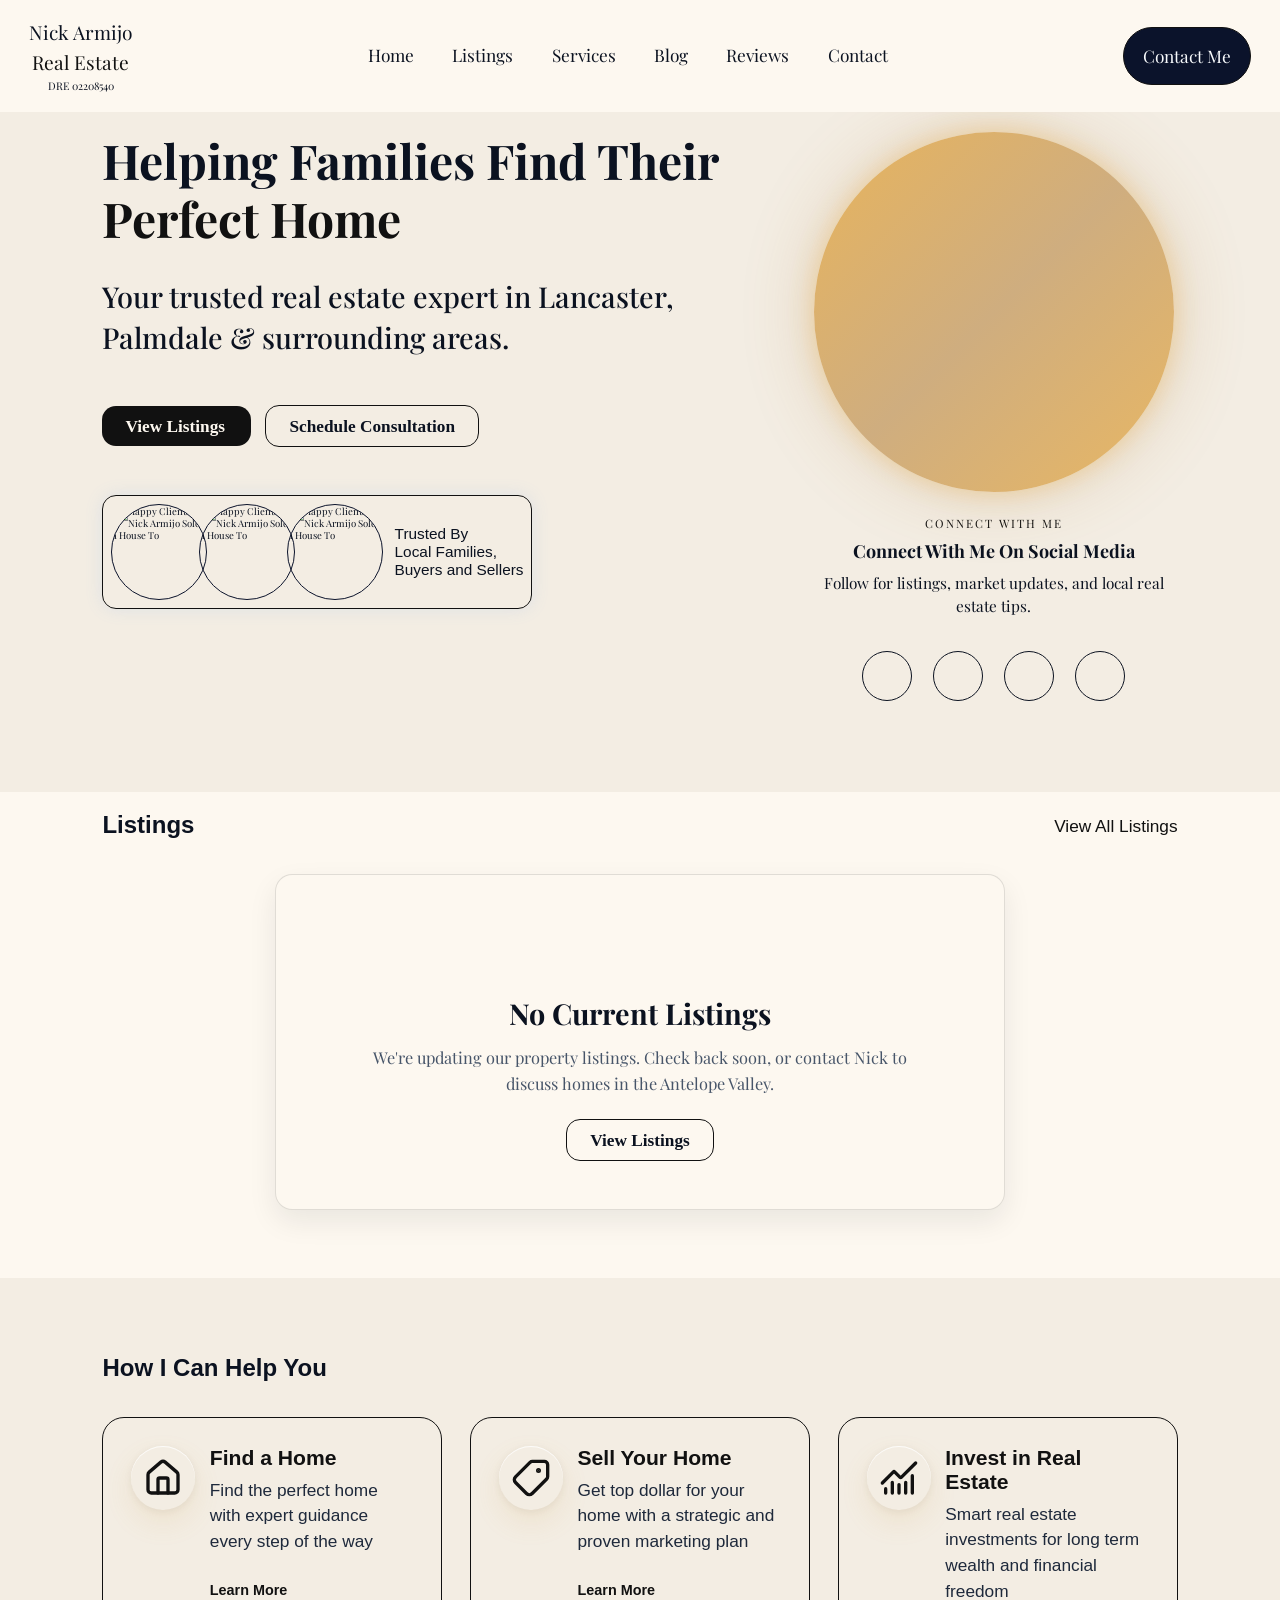
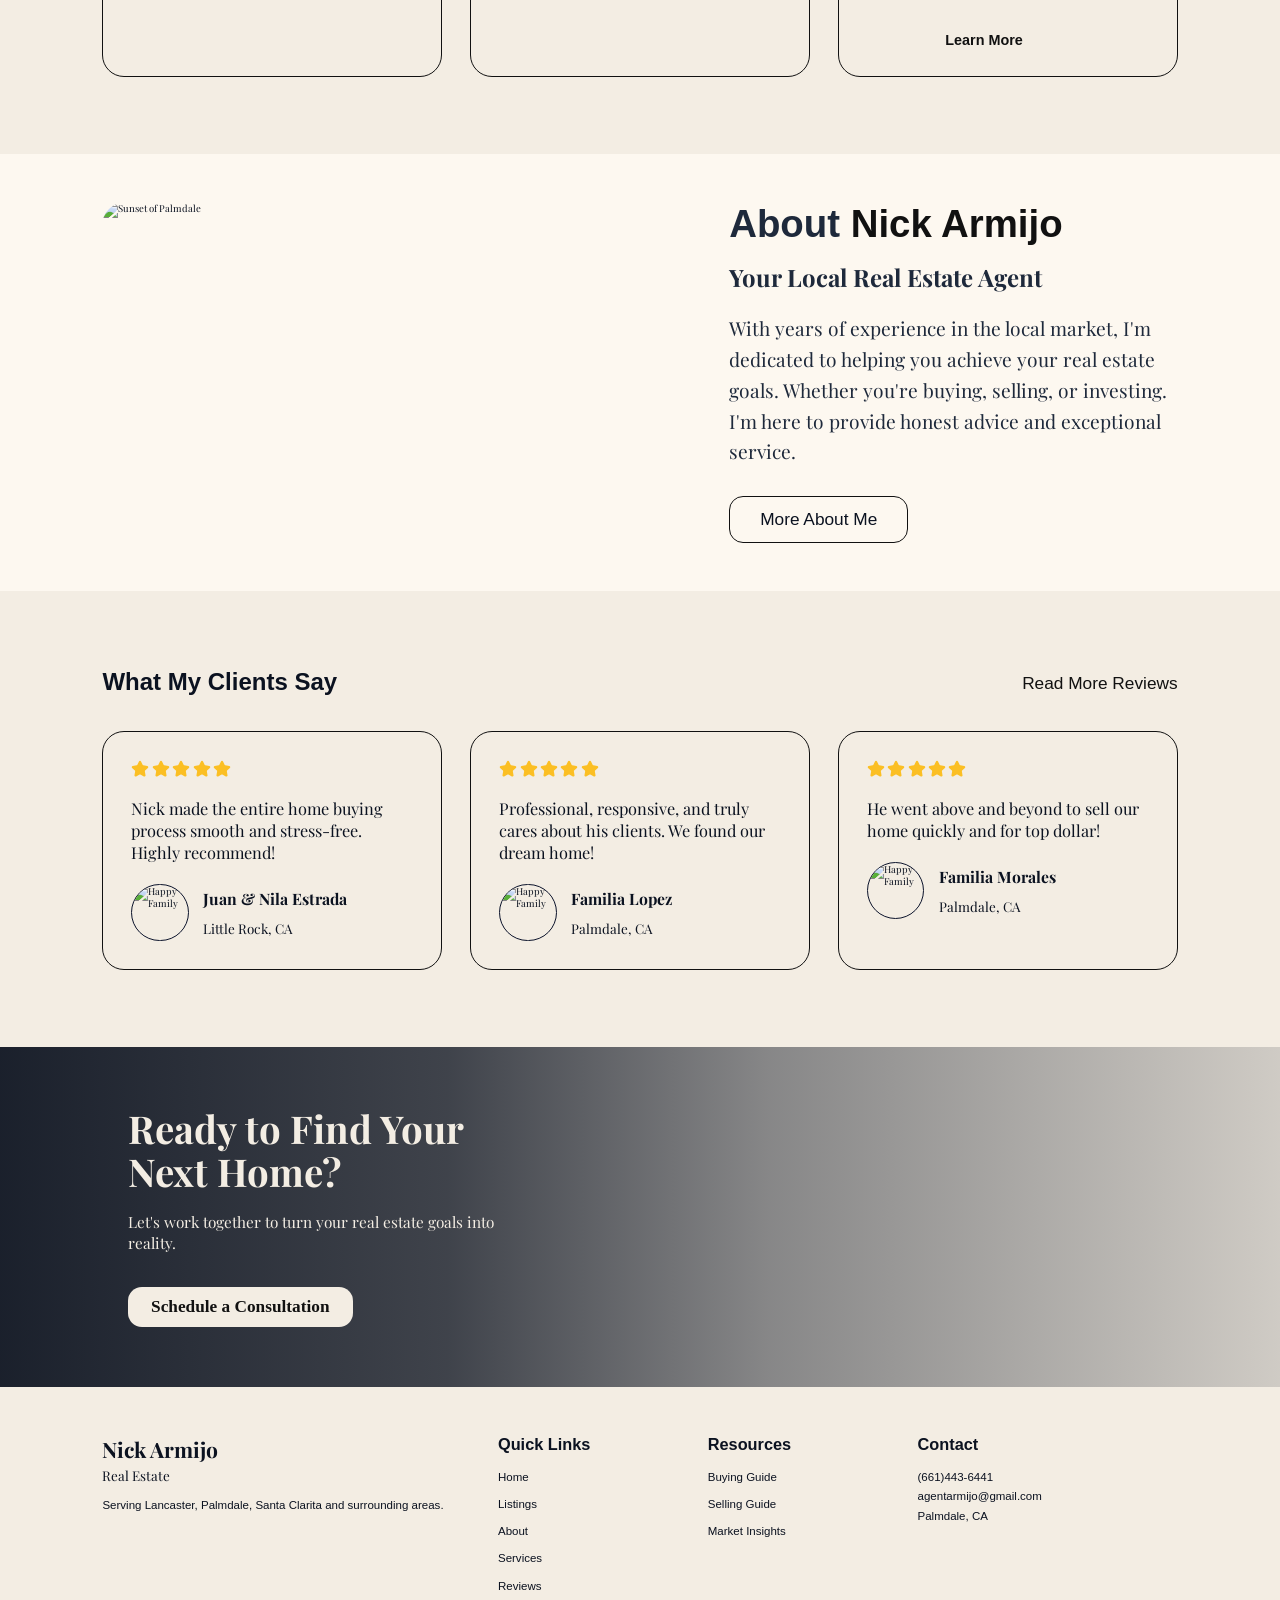
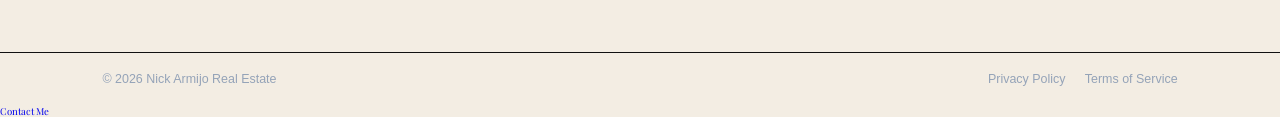
==== commit 70174082: "Audit for Best SEO and GEO Practices" ====
--- a/index.html
+++ b/index.html
@@ -99,81 +99,16 @@
     <section class="featuredListings" id="listings">
         <div class="sectionHeader">
             <h2 class="listingTitle">
-                Featured Listings
+                Listings
             </h2>
             <a href="listings.html" class="listingsBtn">View All Listings<i class="fa-solid fa-arrow-right"></i></a>
         </div>
 
-        <div class="listingGrid">
-            <article class="listingInfo">
-                <button class="listingCard listingCardButton" type="button" data-listing-id="center-ct">
-                    <div class="listingImg">
-                        <img src="assets/images/listings/1629 Center Ct Listings.webp" alt="Exterior of 1629 Centre Ct in Palmdale, California">
-                        <span class="tag">For Sale</span>
-                    </div>
-                    <div class="listInfo">
-                        <h3 class="visually-hidden">1629 Centre Ct</h3>
-                        <p class="listingPrice">$549,900</p>
-                        <div class="location">
-                            <p class="bigP">1629 Centre Ct</p>
-                            <p class="lilP">Palmdale, CA 93551</p>
-                        </div>
-                        
-                        <div class="listingDetails">
-                            <span><i class="fa-solid fa-bed"></i>4 Bed</span>
-                            <span><i class="fa-solid fa-sink"></i>3 Bath</span>
-                            <span><i class="fa-solid fa-expand"></i>1,941 sqft</span>
-                        </div>
-                    </div>
-                </button>
-            </article>
-                    <!-- listing number 2 -->
-            <article class="listingInfo">
-                <button class="listingCard listingCardButton" type="button" data-listing-id="danya-ln">
-                <div class="listingImg">
-                    <img src="assets/images/listings/44237 Danya Ln/44237 Danya Ln Listing.webp" alt="Exterior of 44237 Danya Ln in Lancaster, California">
-                    <span class="tag">For Sale</span>
-                </div>
-                <div class="listInfo">
-                    <h3 class="visually-hidden">44237 Danya Ln</h3>
-                    <p class="listingPrice">$460,000</p>
-                    <div class="location">
-                        <p class="bigP">44237 Danya Ln</p>
-                        <p class="lilP">Lancaster, CA 93536</p>
-                    </div>
-
-                    <div class="listingDetails">
-                        <span><i class="fa-solid fa-bed"></i>3 Bed</span>
-                        <span><i class="fa-solid fa-sink"></i>3 Bath</span>
-                        <span><i class="fa-solid fa-expand"></i>1,529 sqft</span>
-                    </div>
-                </div>
-                </button>
-            </article>
-
-                    <!-- Listing Number 3 -->
-            <article class="listingInfo">
-                <button class="listingCard listingCardButton" type="button" data-listing-id="joshua-hills">
-                <div class="listingImg">
-                    <img src="assets/images/listings/2614 Joshua Hills/finalhome.webp" alt="Exterior of 2614 Joshua Hills Drive in Palmdale, California">
-                    <span class="tag">For Sale</span>
-                </div>
-                <div class="listInfo">
-                    <h3 class="visually-hidden">2614 Joshua Hills Drive</h3>
-                    <p class="listingPrice">$519,999</p>
-                    <div class="location">
-                        <p class="bigP">2614 Joshua Hills Drive</p>
-                        <p class="lilP">Palmdale, CA 93550</p>
-                    </div>
-
-                    <div class="listingDetails">
-                        <span><i class="fa-solid fa-bed"></i>3 Bed</span>
-                        <span><i class="fa-solid fa-sink"></i>2 Bath</span>
-                        <span><i class="fa-solid fa-expand"></i>1,434 sqft</span>
-                    </div>
-                </div>
-                </button>    
-         </article>
+        <div class="listingsEmptyState homepageListingsEmptyState" data-homepage-listings-empty-state>
+            <i class="fa-solid fa-house" aria-hidden="true"></i>
+            <h3>No Current Listings</h3>
+            <p>We're updating our property listings. Check back soon, or contact Nick to discuss homes in the Antelope Valley.</p>
+            <a href="listings.html" class="secondary-btn">View Listings</a>
         </div>
         <div class="mobileListingsAction">
             <a href="listings.html" class="secondary-btn">View All Listings</a>
--- a/styles.css
+++ b/styles.css
@@ -3065,6 +3065,10 @@
   display: none;
 }
 
+.formGroup label.visually-hidden {
+  display: block;
+}
+
 .formGroup input,
 .formGroup select,
 .formGroup textarea {
@@ -3338,6 +3342,17 @@
   color: #111827;
 }
 
+.calendarDates button:disabled,
+.calendarHeader button:disabled {
+  opacity: .45;
+  cursor: not-allowed;
+}
+
+.calendarDates button:disabled:hover {
+  background: transparent;
+  color: var(--text-color);
+}
+
 .availableTimes {
   margin-top: 3rem;
 }
@@ -3954,6 +3969,51 @@
   color: #475569;
 }
 
+.listingsEmptyState {
+  max-width: 76rem;
+  margin: 0 auto;
+  padding: 5rem 3rem;
+  border: 1px solid rgba(17, 17, 17, 0.12);
+  border-radius: 1.8rem;
+  background: var(--second-bg-color);
+  box-shadow: 0 1.2rem 3rem rgba(15, 23, 42, 0.08);
+  text-align: center;
+}
+
+.listingsEmptyState > i {
+  display: inline-grid;
+  width: 5.4rem;
+  height: 5.4rem;
+  margin-bottom: 1.8rem;
+  place-items: center;
+  border-radius: 50%;
+  background: var(--main-color);
+  color: var(--bg-color);
+  font-size: 2.2rem;
+}
+
+.listingsEmptyState h2 {
+  margin-bottom: 1.2rem;
+  font-size: 3rem;
+}
+
+.listingsEmptyState p {
+  max-width: 56rem;
+  margin: 0 auto 2.4rem;
+  color: #475569;
+  font-size: 1.7rem;
+  line-height: 1.6;
+}
+
+.homepageListingsEmptyState {
+  margin-top: 2rem;
+}
+
+.homepageListingsEmptyState h3 {
+  margin-bottom: 1.2rem;
+  font-size: 3rem;
+}
+
 .listingsPageGrid {
   display: grid;
   grid-template-columns: repeat(3, 1fr);
